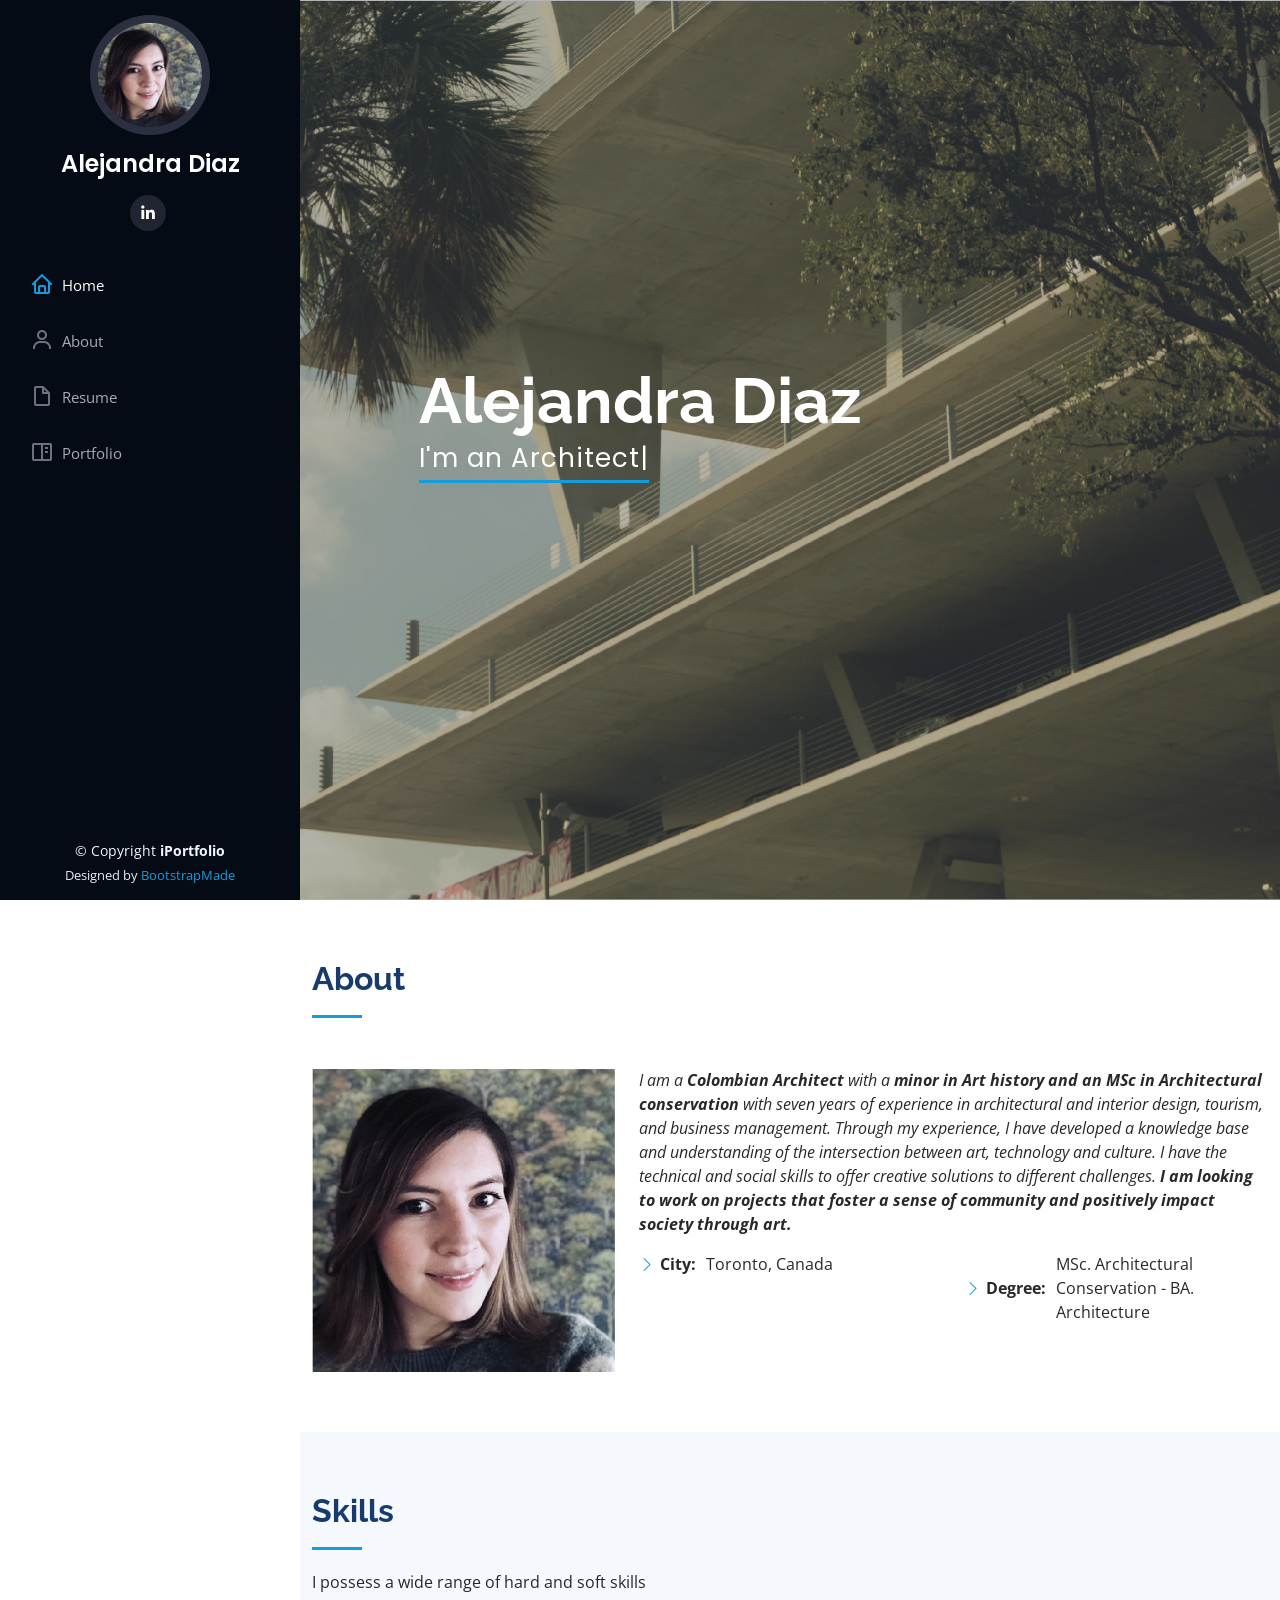
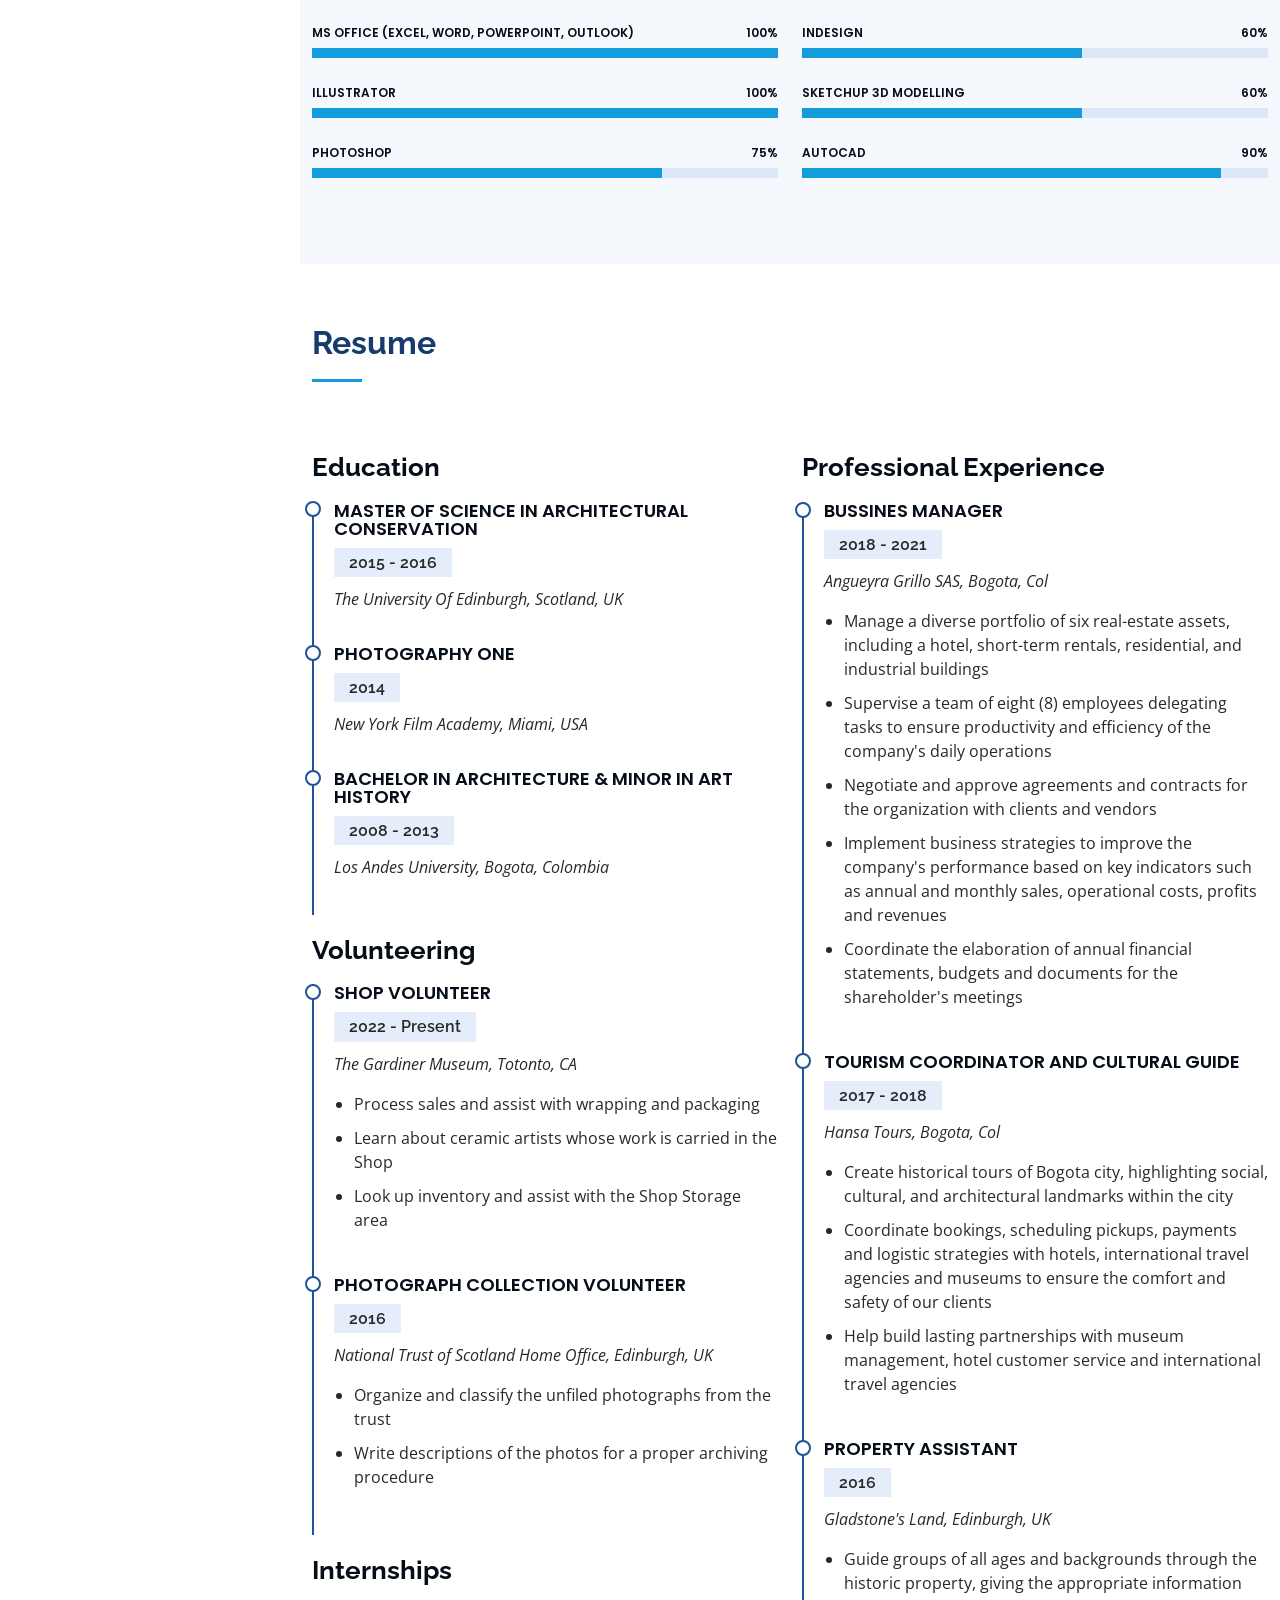
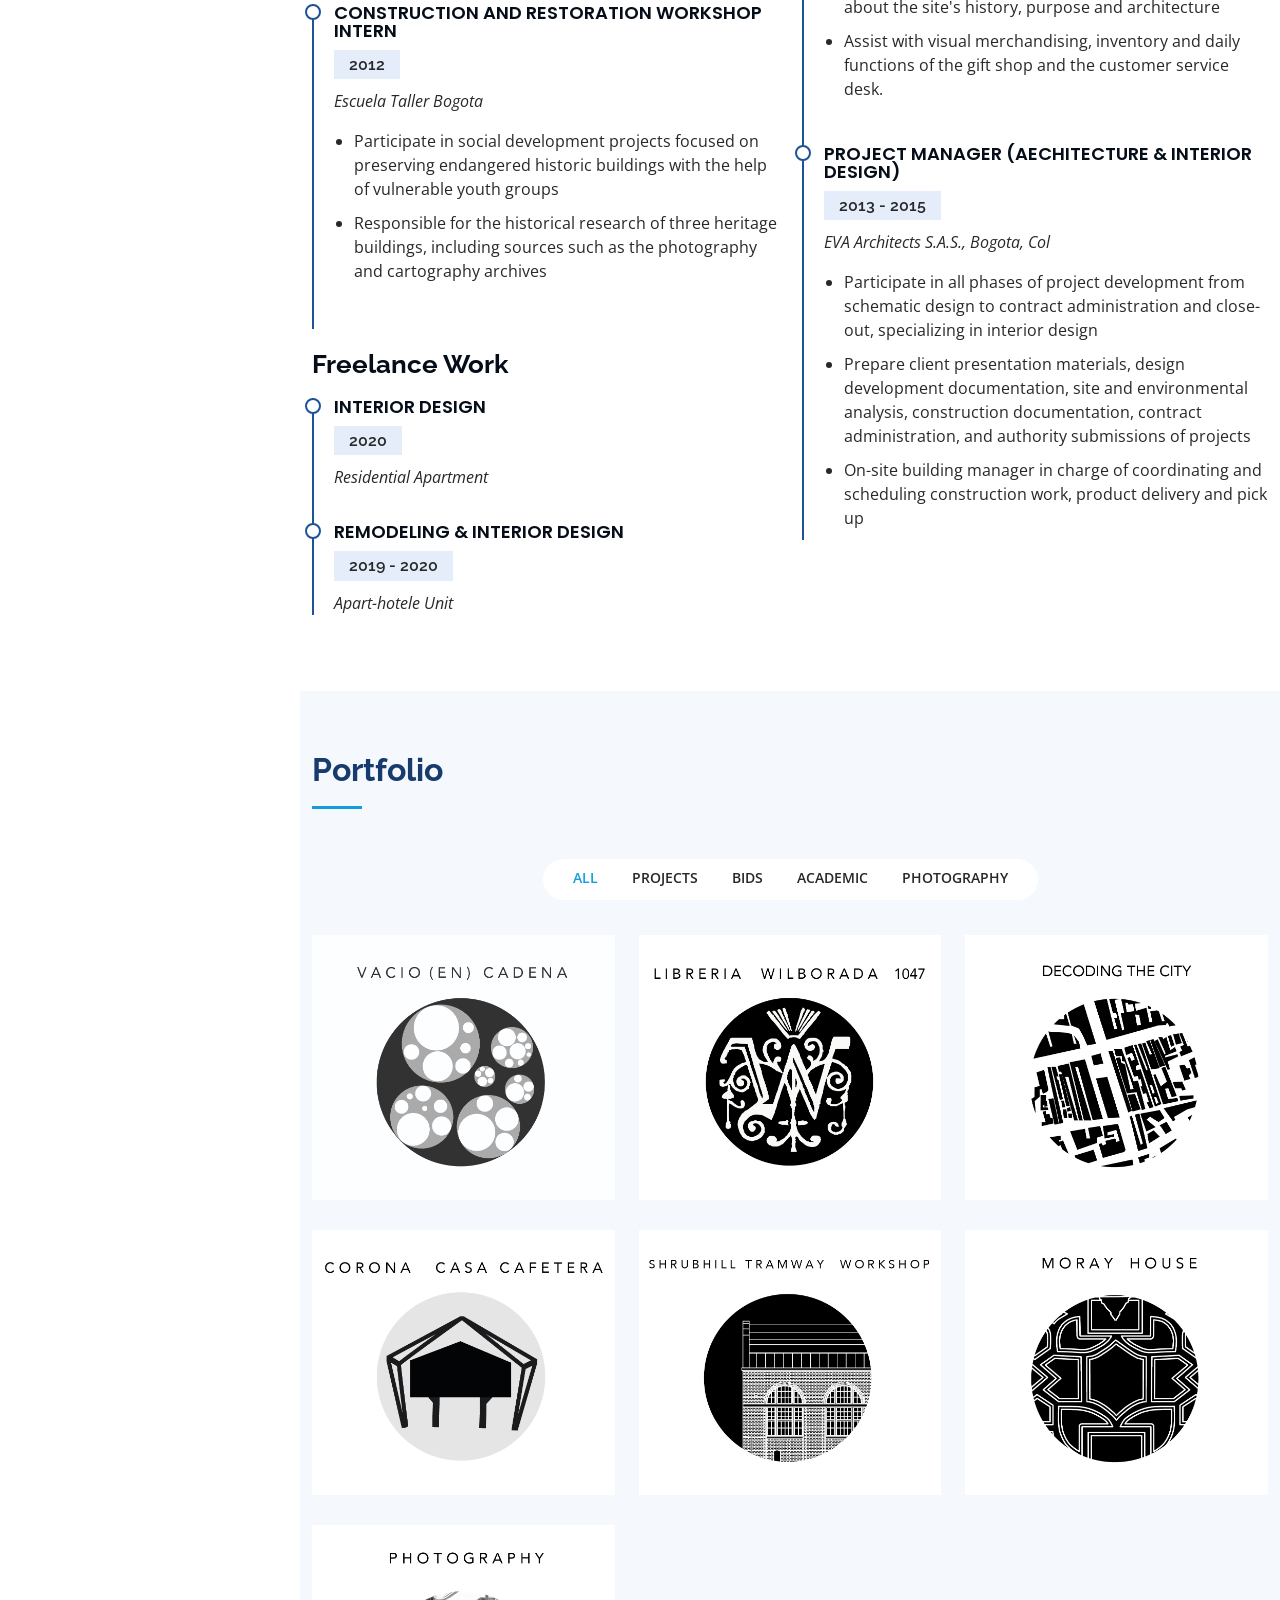
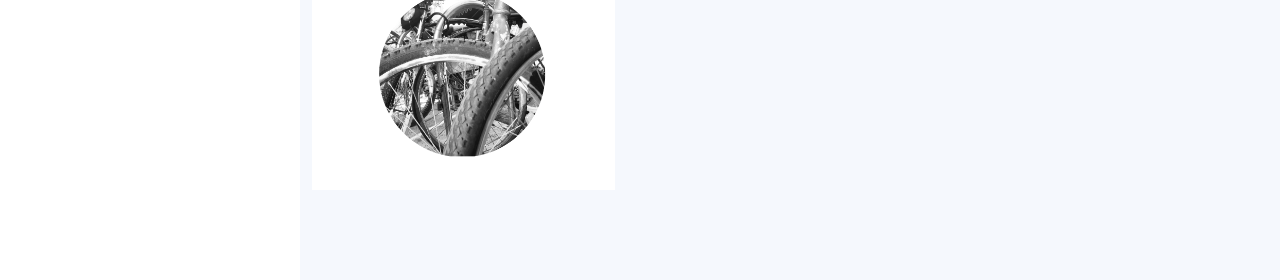
==== index.html @ 759d5cd6 "Move site contents from ale_portfolio/ to repo root Lets GitHub Pages serve the site from the bare U" ====
<!DOCTYPE html>
<html lang="en">

<head>
  <meta charset="utf-8">
  <meta content="width=device-width, initial-scale=1.0" name="viewport">

  <title>Alejandra Diaz | Portfolio</title>
  <meta content="Architect, Designer, Photographer, Photography, Ceramics, Potery" name="keywords">
  <meta name="description" content="I'm an architect, I'm creative, I'm a problem solver, I like photography, I love ceramics!" />

  <meta property="og:title" content="Alejandra Diaz | Portfolio" />


  <!-- Favicons -->
  <link href="https://alejandradiaza.com/assets/img/favicon.png" rel="icon">
  <link href="https://alejandradiaza.com/assets/img/apple-touch-icon.png" rel="apple-touch-icon">

  <!-- Google Fonts -->
  <link href="https://fonts.googleapis.com/css?family=Open+Sans:300,300i,400,400i,600,600i,700,700i|Raleway:300,300i,400,400i,500,500i,600,600i,700,700i|Poppins:300,300i,400,400i,500,500i,600,600i,700,700i" rel="stylesheet">

  <!-- Vendor CSS Files -->
  <link href="assets/vendor/aos/aos.css" rel="stylesheet">
  <link href="assets/vendor/bootstrap/css/bootstrap.min.css" rel="stylesheet">
  <link href="assets/vendor/bootstrap-icons/bootstrap-icons.css" rel="stylesheet">
  <link href="assets/vendor/boxicons/css/boxicons.min.css" rel="stylesheet">
  <link href="assets/vendor/glightbox/css/glightbox.min.css" rel="stylesheet">
  <link href="assets/vendor/swiper/swiper-bundle.min.css" rel="stylesheet">

  <!-- Template Main CSS File -->
  <link href="assets/css/style.css" rel="stylesheet">

  <!-- =======================================================
  * Template Name: iPortfolio - v3.8.1
  * Template URL: https://bootstrapmade.com/iportfolio-bootstrap-portfolio-websites-template/
  * Author: BootstrapMade.com
  * License: https://bootstrapmade.com/license/
  ======================================================== -->
</head>

<body>

  <!-- ======= Mobile nav toggle button ======= -->
  <i class="bi bi-list mobile-nav-toggle d-xl-none"></i>

  <!-- ======= Header ======= -->
  <header id="header">
    <div class="d-flex flex-column">

      <div class="profile">
        <img src="assets/img/profile-img.jpg" alt="" class="img-fluid rounded-circle">
        <h1 class="text-light"><a href="index.html">Alejandra Diaz</a></h1>
        <div class="social-links mt-3 text-center">
          <a href="https://www.linkedin.com/in/alejandra-diaz-angueyra" class="linkedin" target="_blank"><i class="bx bxl-linkedin"></i></a>
        </div>
      </div>

      <nav id="navbar" class="nav-menu navbar">
        <ul>
          <li><a href="#hero" class="nav-link scrollto active"><i class="bx bx-home"></i> <span>Home</span></a></li>
          <li><a href="#about" class="nav-link scrollto"><i class="bx bx-user"></i> <span>About</span></a></li>
          <li><a href="#resume" class="nav-link scrollto"><i class="bx bx-file-blank"></i> <span>Resume</span></a></li>
          <li><a href="#portfolio" class="nav-link scrollto"><i class="bx bx-book-content"></i> <span>Portfolio</span></a></li>
          <!-- <li><a href="#services" class="nav-link scrollto"><i class="bx bx-server"></i> <span>Services</span></a></li>
          <li><a href="#contact" class="nav-link scrollto"><i class="bx bx-envelope"></i> <span>Contact</span></a></li> -->
        </ul>
      </nav><!-- .nav-menu -->
    </div>
  </header><!-- End Header -->

  <!-- ======= Hero Section ======= -->
  <section id="hero" class="d-flex flex-column justify-content-center align-items-center">
    <div class="hero-container" data-aos="fade-in">
      <h1>Alejandra Diaz</h1>
      <p><span class="typed" data-typed-items="I'm an Architect, I'm Creative, I'm a Problem Solver, I like Photography, I love Ceramics"></span></p>
    </div>
  </section><!-- End Hero -->

  <main id="main">

    <!-- ======= About Section ======= -->
    <section id="about" class="about">
      <div class="container">

        <div class="section-title">
          <h2>About</h2>
          <!-- <p></p> -->
        </div>

        <div class="row">
          <div class="col-lg-4" data-aos="fade-right">
            <img src="assets/img/profile-img.jpg" class="img-fluid" alt="">
          </div>
          <div class="col-lg-8 pt-4 pt-lg-0 content" data-aos="fade-left">
            <!-- <h3>Architect MSc.</h3> -->
            <p class="fst-italic">
              I am a <b>Colombian Architect</b> with a <b>minor in Art history and an MSc in Architectural conservation</b> with seven years of
              experience in architectural and interior design, tourism, and business management. Through my experience, I
              have developed a knowledge base and understanding of the intersection between art, technology and culture.
              I have the technical and social skills to offer creative solutions to different challenges. <b>I am looking to work on
              projects that foster a sense of community and positively impact society through art.</b>
            </p>
            <div class="row">
              <div class="col-lg-6">
                <ul>
                  <li><i class="bi bi-chevron-right"></i> <strong>City:</strong> <span>Toronto, Canada</span></li>
                </ul>
              </div>
              <div class="col-lg-6">
                <ul>
                  <li><i class="bi bi-chevron-right"></i> <strong>Degree:</strong> <span>MSc. Architectural Conservation - BA. Architecture</span></li>
                </ul>
              </div>
            </div>
            <!-- <p>
              Officiis eligendi itaque labore et dolorum mollitia officiis optio vero. Quisquam sunt adipisci omnis et ut. Nulla accusantium dolor incidunt officia tempore. Et eius omnis.
              Cupiditate ut dicta maxime officiis quidem quia. Sed et consectetur qui quia repellendus itaque neque. Aliquid amet quidem ut quaerat cupiditate. Ab et eum qui repellendus omnis culpa magni laudantium dolores.
            </p> -->
          </div>
        </div>

      </div>
    </section><!-- End About Section -->

    <!-- ======= Skills Section ======= -->
    <section id="skills" class="skills section-bg">
      <div class="container">

        <div class="section-title">
          <h2>Skills</h2>
          <p>I possess a wide range of hard and soft skills</p>
        </div>

        <div class="row skills-content">

          <div class="col-lg-6" data-aos="fade-up">

            <div class="progress">
              <span class="skill">MS Office (Excel, Word, PowerPoint, Outlook) <i class="val">100%</i></span>
              <div class="progress-bar-wrap">
                <div class="progress-bar" role="progressbar" aria-valuenow="100" aria-valuemin="0" aria-valuemax="100"></div>
              </div>
            </div>

            <div class="progress">
              <span class="skill">Illustrator <i class="val">100%</i></span>
              <div class="progress-bar-wrap">
                <div class="progress-bar" role="progressbar" aria-valuenow="100" aria-valuemin="0" aria-valuemax="100"></div>
              </div>
            </div>

            <div class="progress">
              <span class="skill">Photoshop <i class="val">75%</i></span>
              <div class="progress-bar-wrap">
                <div class="progress-bar" role="progressbar" aria-valuenow="75" aria-valuemin="0" aria-valuemax="100"></div>
              </div>
            </div>

          </div>

          <div class="col-lg-6" data-aos="fade-up" data-aos-delay="100">

            <div class="progress">
              <span class="skill">InDesign <i class="val">60%</i></span>
              <div class="progress-bar-wrap">
                <div class="progress-bar" role="progressbar" aria-valuenow="60" aria-valuemin="0" aria-valuemax="100"></div>
              </div>
            </div>

            <div class="progress">
              <span class="skill">SketchUp 3D modelling <i class="val">60%</i></span>
              <div class="progress-bar-wrap">
                <div class="progress-bar" role="progressbar" aria-valuenow="60" aria-valuemin="0" aria-valuemax="100"></div>
              </div>
            </div>

            <div class="progress">
              <span class="skill">AutoCAD <i class="val">90%</i></span>
              <div class="progress-bar-wrap">
                <div class="progress-bar" role="progressbar" aria-valuenow="90" aria-valuemin="0" aria-valuemax="100"></div>
              </div>
            </div>

          </div>

        </div>

      </div>
    </section><!-- End Skills Section -->

    <!-- ======= Resume Section ======= -->
    <section id="resume" class="resume">
      <div class="container">

        <div class="section-title">
          <h2>Resume</h2>
          <!-- <p>Magnam dolores commodi suscipit. Necessitatibus eius consequatur ex aliquid fuga eum quidem. Sit sint consectetur velit. Quisquam quos quisquam cupiditate. Et nemo qui impedit suscipit alias ea. Quia fugiat sit in iste officiis commodi quidem hic quas.</p> -->
        </div>

        <div class="row">
          <div class="col-lg-6" data-aos="fade-up">
            <!-- <h3 class="resume-title">Sumary</h3> -->
            <!-- <div class="resume-item pb-0">
              <h4>Alejandra Diaz</h4>
              <p><em>Innovative and deadline-driven Graphic Designer with 3+ years of experience designing and developing user-centered digital/print marketing material from initial concept to final, polished deliverable.</em></p>
              <ul>
                <li>Portland par 127,Orlando, FL</li>
                <li>(123) 456-7891</li>
                <li>alice.barkley@example.com</li>
              </ul>
            </div> -->

            <h3 class="resume-title">Education</h3>
            <div class="resume-item">
              <h4>Master of Science in Architectural Conservation</h4>
              <h5>2015 - 2016</h5>
              <p><em> The University Of Edinburgh, Scotland, UK</em></p>
              <!-- <p>Qui deserunt veniam. Et sed aliquam labore tempore sed quisquam iusto autem sit. Ea vero voluptatum qui ut dignissimos deleniti nerada porti sand markend</p> -->
            </div>
            <div class="resume-item">
              <h4>Photography One</h4>
              <h5>2014</h5>
              <p><em> New York Film Academy, Miami, USA</em></p>
              <!-- <p>Qui deserunt veniam. Et sed aliquam labore tempore sed quisquam iusto autem sit. Ea vero voluptatum qui ut dignissimos deleniti nerada porti sand markend</p> -->
            </div>
            <div class="resume-item">
              <h4>Bachelor in Architecture &amp; Minor in Art History</h4>
              <h5>2008 - 2013</h5>
              <p><em>Los Andes University, Bogota, Colombia</em></p>
              <!-- <ul>
                <li>Quia nobis sequi est occaecati aut. 
                  <li>Quia nobis sequi est occaecati aut. Repudiandae</li>
                </li>
              </ul> -->
              <p></p>
            </div>
            <h3 class="resume-title">Volunteering</h3>
            <div class="resume-item">
              <h4>Shop Volunteer</h4>
              <h5>2022 - Present</h5>
              <p><em> The Gardiner Museum, Totonto, CA</em></p>
              <ul>
                <li>Process sales and assist with wrapping and packaging</li>
                <li>Learn about ceramic artists whose work is carried in the Shop</li>
                <li>Look up inventory and assist with the Shop Storage area</li>
              </ul>
              <!-- <p>Qui deserunt veniam. Et sed aliquam labore tempore sed quisquam iusto autem sit. Ea vero voluptatum qui ut dignissimos deleniti nerada porti sand markend</p> -->
            </div>
            <div class="resume-item">
              <h4>Photograph Collection Volunteer</h4>
              <h5>2016</h5>
              <p><em> National Trust of Scotland Home Office, Edinburgh, UK</em></p>
              <ul>
                <li>Organize and classify the unfiled photographs from the trust</li>
                <li>Write descriptions of the photos for a proper archiving procedure</li>
              </ul>
              <!-- <p>Qui deserunt veniam. Et sed aliquam labore tempore sed quisquam iusto autem sit. Ea vero voluptatum qui ut dignissimos deleniti nerada porti sand markend</p> -->
            </div>
            <h3 class="resume-title">Internships</h3>
            <div class="resume-item">
              <h4>Construction and Restoration Workshop Intern</h4>
              <h5>2012</h5>
              <p><em>Escuela Taller Bogota</em></p>
              <ul>
                <li>Participate in social development projects focused on preserving endangered historic buildings with the help
                of vulnerable youth groups</li>
                <li>Responsible for the historical research of three heritage buildings, including sources such as the photography
                and cartography archives</li>
              </ul>
            </div>
            <h3 class="resume-title">Freelance Work</h3>
            <div class="resume-item">
              <h4>Interior Design</h4>
              <h5>2020</h5>
              <p><em> Residential Apartment</em></p>
              <!-- <ul>
                <li>Lead in the design, development, and implementation of the graphic, layout, and production communication materials</li>
              </ul> -->
            </div>
            <div class="resume-item">
              <h4> Remodeling & Interior Design</h4>
              <h5>2019 - 2020</h5>
              <p><em> Apart-hotele Unit</em></p>
              <!-- <ul>
                <li>Lead in the design, development, and implementation of the graphic, layout, and production communication materials</li>
              </ul> -->
            </div>
          </div>
          <div class="col-lg-6" data-aos="fade-up" data-aos-delay="100">
            <h3 class="resume-title">Professional Experience</h3>
            <div class="resume-item">
              <h4>Bussines Manager</h4>
              <h5>2018 - 2021</h5>
              <p><em>Angueyra Grillo SAS, Bogota, Col </em></p>
              <ul>
                <li>Manage a diverse portfolio of six real-estate assets, including a hotel, short-term rentals, residential, and
                industrial buildings</li>
                <li>Supervise a team of eight (8) employees delegating tasks to ensure productivity and efficiency of the
                company's daily operations</li>
                <li>Negotiate and approve agreements and contracts for the organization with clients and vendors</li>
                <li>Implement business strategies to improve the company's performance based on key indicators such as annual
                and monthly sales, operational costs, profits and revenues</li>
                <li>Coordinate the elaboration of annual financial statements, budgets and documents for the shareholder's
                meetings</li>
              </ul>
            </div>
            <div class="resume-item">
              <h4>Tourism coordinator and cultural guide</h4>
              <h5>2017 - 2018</h5>
              <p><em>Hansa Tours, Bogota, Col</em></p>
              <ul>
                <li>Create historical tours of Bogota city, highlighting social, cultural, and architectural landmarks within the city</li>
                <li>Coordinate bookings, scheduling pickups, payments and logistic strategies with hotels, international travel
                agencies and museums to ensure the comfort and safety of our clients</li>
                <li>Help build lasting partnerships with museum management, hotel customer service and international travel
                agencies</li>
              </ul>
            </div>
            <div class="resume-item">
              <h4>Property Assistant</h4>
              <h5>2016</h5>
              <p><em> Gladstone's Land, Edinburgh, UK</em></p>
              <ul>
                <li>Guide groups of all ages and backgrounds through the historic property, giving the appropriate information
                  about the site's history, purpose and architecture</li>
                <li>Assist with visual merchandising, inventory and daily functions of the gift shop and the customer service desk.</li>
              </ul>
            </div>
            <div class="resume-item">
              <h4>Project Manager (Aechitecture & Interior Design)</h4>
              <h5>2013 - 2015</h5>
              <p><em>EVA Architects S.A.S., Bogota, Col</em></p>
              <ul>
                <li>Participate in all phases of project development from schematic design to contract administration and
                close-out, specializing in interior design</li>
                <li>Prepare client presentation materials, design development documentation, site and environmental analysis,
                construction documentation, contract administration, and authority submissions of projects</li>
                <li>On-site building manager in charge of coordinating and scheduling construction work, product delivery and
                pick up</li>
              </ul>
            </div>            
          </div>
        </div>

      </div>
    </section><!-- End Resume Section -->

    <!-- ======= Portfolio Section ======= -->
    <section id="portfolio" class="portfolio section-bg">
      <div class="container">

        <div class="section-title">
          <h2>Portfolio</h2>
          <!-- <p>Magnam dolores commodi suscipit. Necessitatibus eius consequatur ex aliquid fuga eum quidem. Sit sint consectetur velit. Quisquam quos quisquam cupiditate. Et nemo qui impedit suscipit alias ea. Quia fugiat sit in iste officiis commodi quidem hic quas.</p> -->
        </div>

        <div class="row" data-aos="fade-up">
          <div class="col-lg-12 d-flex justify-content-center">
            <ul id="portfolio-flters">
              <li data-filter="*" class="filter-active">All</li>
              <li data-filter=".filter-projects">Projects</li>
              <li data-filter=".filter-card">Bids</li>
              <li data-filter=".filter-web">Academic</li>
              <li data-filter=".filter-photo">Photography</li>
            </ul>
          </div>
        </div>

        <div class="row portfolio-container" data-aos="fade-up" data-aos-delay="100">

          <div class="col-lg-4 col-md-6 portfolio-item filter-web">
            <div class="portfolio-wrap">
              <a href="portfolio-details/vacio-encadena-details.html" title="vacio-encadena"><img src="assets/img/portfolio/portfolio-1.jpg" class="img-fluid" alt=""></a>
              <div class="portfolio-links">
                <!-- <a href="assets/img/portfolio/portfolio-1.jpg" data-gallery="portfolioGallery" class="portfolio-lightbox" title="App 1"><i class="bx bx-plus"></i></a> -->
                <a href="portfolio-details/vacio-encadena-details.html" title="vacio-encadena"><i class="bx bx-link"></i> More Details</a>
              </div>
            </div>
          </div>

          <div class="col-lg-4 col-md-6 portfolio-item filter-projects">
            <div class="portfolio-wrap">
              <a href="portfolio-details/wilborada-details.html" title="wilborada"><img src="assets/img/portfolio/portfolio-2.jpg" class="img-fluid" alt=""></a>
              <div class="portfolio-links">
                <!-- <a href="assets/img/portfolio/portfolio-2.jpg" data-gallery="portfolioGallery" class="portfolio-lightbox" title="Web 3"><i class="bx bx-plus"></i></a> -->
                <a href="portfolio-details/wilborada-details.html" title="wilborada"><i class="bx bx-link"></i> More Details</a>
              </div>
            </div>
          </div>

          <div class="col-lg-4 col-md-6 portfolio-item filter-web">
            <div class="portfolio-wrap">
              <a href="portfolio-details/decoding-the-city-details.html" title="decoding-the-city"></a><img src="assets/img/portfolio/portfolio-3.jpg" class="img-fluid" alt=""></a>
              <div class="portfolio-links">
                <!-- <a href="assets/img/portfolio/portfolio-3.jpg" data-gallery="portfolioGallery" class="portfolio-lightbox" title="App 2"><i class="bx bx-plus"></i></a> -->
                <a href="portfolio-details/decoding-the-city-details.html" title="decoding-the-city"><i class="bx bx-link"></i> More Details</a>
              </div>
            </div>
          </div>

          <div class="col-lg-4 col-md-6 portfolio-item filter-card">
            <div class="portfolio-wrap">
              <a href="portfolio-details/casa-cafetera-details.html" title="casa-cafetera"><img src="assets/img/portfolio/portfolio-4.jpg" class="img-fluid" alt=""></a>
              <div class="portfolio-links">
                <!-- <a href="assets/img/portfolio/portfolio-4.jpg" data-gallery="portfolioGallery" class="portfolio-lightbox" title="Card 2"><i class="bx bx-plus"></i></a> -->
                <a href="portfolio-details/casa-cafetera-details.html" title="casa-cafetera"><i class="bx bx-link"></i> More Details</a>
              </div>
            </div>
          </div>

          <div class="col-lg-4 col-md-6 portfolio-item filter-web">
            <div class="portfolio-wrap">
              <a href="portfolio-details/tramway-details.html" title="tramway"><img src="assets/img/portfolio/portfolio-5.jpg" class="img-fluid" alt=""></a>
              <div class="portfolio-links">
                <!-- <a href="assets/img/portfolio/portfolio-5.jpg" data-gallery="portfolioGallery" class="portfolio-lightbox" title="Web 2"><i class="bx bx-plus"></i></a> -->
                <a href="portfolio-details/tramway-details.html" title="tramway"><i class="bx bx-link"></i> More Details</a>
              </div>
            </div>
          </div>

          <div class="col-lg-4 col-md-6 portfolio-item filter-web">
            <div class="portfolio-wrap">
              <a href="portfolio-details/moray-house-details.html" title="moray-house"><img src="assets/img/portfolio/portfolio-6.jpg" class="img-fluid" alt=""></a>
              <div class="portfolio-links">
                <!-- <a href="assets/img/portfolio/portfolio-6.jpg" data-gallery="portfolioGallery" class="portfolio-lightbox" title="App 3"><i class="bx bx-plus"></i></a> -->
                <a href="portfolio-details/moray-house-details.html" title="moray-house"><i class="bx bx-link"></i> More Details</a>
              </div>
            </div>
          </div>

          <div class="col-lg-4 col-md-6 portfolio-item filter-photo">
            <div class="portfolio-wrap">
              <a href="portfolio-details/photography-details.html" title="photography"><img src="assets/img/portfolio/portfolio-7.jpg" class="img-fluid" alt=""></a>
              <div class="portfolio-links">
                <!-- <a href="assets/img/portfolio/portfolio-7.jpg" data-gallery="portfolioGallery" class="portfolio-lightbox" title="Card 1"><i class="bx bx-plus"></i></a> -->
                <a href="portfolio-details/photography-details.html" title="photography"><i class="bx bx-link"></i> More Details</a>
              </div>
            </div>
          </div>
        </div>

      </div>
    </section><!-- End Portfolio Section -->
  </main><!-- End #main -->

  <!-- ======= Footer ======= -->
  <footer id="footer">
    <div class="container">
      <div class="copyright">
        &copy; Copyright <strong><span>iPortfolio</span></strong>
      </div>
      <div class="credits">
        <!-- All the links in the footer should remain intact. -->
        <!-- You can delete the links only if you purchased the pro version. -->
        <!-- Licensing information: https://bootstrapmade.com/license/ -->
        <!-- Purchase the pro version with working PHP/AJAX contact form: https://bootstrapmade.com/iportfolio-bootstrap-portfolio-websites-template/ -->
        Designed by <a href="https://bootstrapmade.com/">BootstrapMade</a>
      </div>
    </div>
  </footer><!-- End  Footer -->

  <a href="#" class="back-to-top d-flex align-items-center justify-content-center"><i class="bi bi-arrow-up-short"></i></a>

  <!-- Vendor JS Files -->
  <script src="assets/vendor/purecounter/purecounter_vanilla.js"></script>
  <script src="assets/vendor/aos/aos.js"></script>
  <script src="assets/vendor/bootstrap/js/bootstrap.bundle.min.js"></script>
  <script src="assets/vendor/glightbox/js/glightbox.min.js"></script>
  <script src="assets/vendor/isotope-layout/isotope.pkgd.min.js"></script>
  <script src="assets/vendor/swiper/swiper-bundle.min.js"></script>
  <script src="assets/vendor/typed.js/typed.min.js"></script>
  <script src="assets/vendor/waypoints/noframework.waypoints.js"></script>
  <script src="assets/vendor/php-email-form/validate.js"></script>

  <!-- Template Main JS File -->
  <script src="assets/js/main.js"></script>

</body>

</html>
---- assets/css/style.css ----
/**
* Template Name: iPortfolio - v3.8.1
* Template URL: https://bootstrapmade.com/iportfolio-bootstrap-portfolio-websites-template/
* Author: BootstrapMade.com
* License: https://bootstrapmade.com/license/
*/

/*--------------------------------------------------------------
# General
--------------------------------------------------------------*/
body {
  font-family: "Open Sans", sans-serif;
  color: #272829;
}

a {
  color: #149ddd;
  text-decoration: none;
}

a:hover {
  color: #37b3ed;
  text-decoration: none;
}

h1,
h2,
h3,
h4,
h5,
h6 {
  font-family: "Raleway", sans-serif;
}

/*--------------------------------------------------------------
# Back to top button
--------------------------------------------------------------*/
.back-to-top {
  position: fixed;
  visibility: hidden;
  opacity: 0;
  right: 15px;
  bottom: 15px;
  z-index: 996;
  background: #149ddd;
  width: 40px;
  height: 40px;
  border-radius: 50px;
  transition: all 0.4s;
}

.back-to-top i {
  font-size: 28px;
  color: #fff;
  line-height: 0;
}

.back-to-top:hover {
  background: #2eafec;
  color: #fff;
}

.back-to-top.active {
  visibility: visible;
  opacity: 1;
}

/*--------------------------------------------------------------
# Header
--------------------------------------------------------------*/
#header {
  position: fixed;
  top: 0;
  left: 0;
  bottom: 0;
  width: 300px;
  transition: all ease-in-out 0.5s;
  z-index: 9997;
  transition: all 0.5s;
  padding: 0 15px;
  background: #040b14;
  overflow-y: auto;
}

#header .profile img {
  margin: 15px auto;
  display: block;
  width: 120px;
  border: 8px solid #2c2f3f;
}

#header .profile h1 {
  font-size: 24px;
  margin: 0;
  padding: 0;
  font-weight: 600;
  -moz-text-align-last: center;
  text-align-last: center;
  font-family: "Poppins", sans-serif;
}

#header .profile h1 a,
#header .profile h1 a:hover {
  color: #fff;
  text-decoration: none;
}

#header .profile .social-links a {
  font-size: 18px;
  display: inline-block;
  background: #212431;
  color: #fff;
  line-height: 1;
  padding: 8px 0;
  margin-right: 4px;
  border-radius: 50%;
  text-align: center;
  width: 36px;
  height: 36px;
  transition: 0.3s;
}

#header .profile .social-links a:hover {
  background: #149ddd;
  color: #fff;
  text-decoration: none;
}

#main {
  margin-left: 300px;
}

@media (max-width: 1199px) {
  #header {
    left: -300px;
  }

  #main {
    margin-left: 0;
  }
}

/*--------------------------------------------------------------
# Navigation Menu
--------------------------------------------------------------*/
/* Desktop Navigation */
.nav-menu {
  padding: 30px 0 0 0;
}

.nav-menu * {
  margin: 0;
  padding: 0;
  list-style: none;
}

.nav-menu>ul>li {
  position: relative;
  white-space: nowrap;
}

.nav-menu a,
.nav-menu a:focus {
  display: flex;
  align-items: center;
  color: #a8a9b4;
  padding: 12px 15px;
  margin-bottom: 8px;
  transition: 0.3s;
  font-size: 15px;
}

.nav-menu a i,
.nav-menu a:focus i {
  font-size: 24px;
  padding-right: 8px;
  color: #6f7180;
}

.nav-menu a:hover,
.nav-menu .active,
.nav-menu .active:focus,
.nav-menu li:hover>a {
  text-decoration: none;
  color: #fff;
}

.nav-menu a:hover i,
.nav-menu .active i,
.nav-menu .active:focus i,
.nav-menu li:hover>a i {
  color: #149ddd;
}

/* Mobile Navigation */
.mobile-nav-toggle {
  position: fixed;
  right: 15px;
  top: 15px;
  z-index: 9998;
  border: 0;
  font-size: 24px;
  transition: all 0.4s;
  outline: none !important;
  background-color: #149ddd;
  color: #fff;
  width: 40px;
  height: 40px;
  display: inline-flex;
  align-items: center;
  justify-content: center;
  line-height: 0;
  border-radius: 50px;
  cursor: pointer;
}

.mobile-nav-active {
  overflow: hidden;
}

.mobile-nav-active #header {
  left: 0;
}

/*--------------------------------------------------------------
# Hero Section
--------------------------------------------------------------*/
#hero {
  width: 100%;
  height: 100vh;
  background: url("../img/hero-bg.jpg") top center;
  background-size: cover;
}

#hero:before {
  content: "";
  background: rgba(5, 13, 24, 0.3);
  position: absolute;
  bottom: 0;
  top: 0;
  left: 0;
  right: 0;
  z-index: 1;
}

#hero .hero-container {
  position: relative;
  z-index: 2;
  min-width: 300px;
}

#hero h1 {
  margin: 0 0 10px 0;
  font-size: 64px;
  font-weight: 700;
  line-height: 56px;
  color: #fff;
}

#hero p {
  color: #fff;
  margin-bottom: 50px;
  font-size: 26px;
  font-family: "Poppins", sans-serif;
}

#hero p span {
  color: #fff;
  padding-bottom: 4px;
  letter-spacing: 1px;
  border-bottom: 3px solid #149ddd;
}

@media (min-width: 1024px) {
  #hero {
    background-attachment: fixed;
  }
}

@media (max-width: 768px) {
  #hero h1 {
    font-size: 28px;
    line-height: 36px;
  }

  #hero h2 {
    font-size: 18px;
    line-height: 24px;
    margin-bottom: 30px;
  }
}

/*--------------------------------------------------------------
# Sections General
--------------------------------------------------------------*/
section {
  padding: 60px 0;
  overflow: hidden;
}

.section-bg {
  background: #f5f8fd;
}

.section-title {
  padding-bottom: 30px;
}

.section-title h2 {
  font-size: 32px;
  font-weight: bold;
  margin-bottom: 20px;
  padding-bottom: 20px;
  position: relative;
  color: #173b6c;
}

.section-title h2::after {
  content: "";
  position: absolute;
  display: block;
  width: 50px;
  height: 3px;
  background: #149ddd;
  bottom: 0;
  left: 0;
}

.section-title p {
  margin-bottom: 0;
}

/*--------------------------------------------------------------
# About
--------------------------------------------------------------*/
.about .content h3 {
  font-weight: 700;
  font-size: 26px;
  color: #173b6c;
}

.about .content ul {
  list-style: none;
  padding: 0;
}

.about .content ul li {
  margin-bottom: 20px;
  display: flex;
  align-items: center;
}

.about .content ul strong {
  margin-right: 10px;
}

.about .content ul i {
  font-size: 16px;
  margin-right: 5px;
  color: #149ddd;
  line-height: 0;
}

.about .content p:last-child {
  margin-bottom: 0;
}

/*--------------------------------------------------------------
# Facts
--------------------------------------------------------------*/
.facts {
  padding-bottom: 30px;
}

.facts .count-box {
  padding: 30px;
  width: 100%;
}

.facts .count-box i {
  display: block;
  font-size: 44px;
  color: #149ddd;
  float: left;
  line-height: 0;
}

.facts .count-box span {
  font-size: 48px;
  line-height: 40px;
  display: block;
  font-weight: 700;
  color: #050d18;
  margin-left: 60px;
}

.facts .count-box p {
  padding: 15px 0 0 0;
  margin: 0 0 0 60px;
  font-family: "Raleway", sans-serif;
  font-size: 14px;
  color: #122f57;
}

.facts .count-box a {
  font-weight: 600;
  display: block;
  margin-top: 20px;
  color: #122f57;
  font-size: 15px;
  font-family: "Poppins", sans-serif;
  transition: ease-in-out 0.3s;
}

.facts .count-box a:hover {
  color: #1f5297;
}

/*--------------------------------------------------------------
# Akills
--------------------------------------------------------------*/
.skills .progress {
  height: 60px;
  display: block;
  background: none;
  border-radius: 0;
}

.skills .progress .skill {
  padding: 0;
  margin: 0 0 6px 0;
  text-transform: uppercase;
  display: block;
  font-weight: 600;
  font-family: "Poppins", sans-serif;
  color: #050d18;
}

.skills .progress .skill .val {
  float: right;
  font-style: normal;
}

.skills .progress-bar-wrap {
  background: #dce8f8;
  height: 10px;
}

.skills .progress-bar {
  width: 1px;
  height: 10px;
  transition: 0.9s;
  background-color: #149ddd;
}

/*--------------------------------------------------------------
# Resume
--------------------------------------------------------------*/
.resume .resume-title {
  font-size: 26px;
  font-weight: 700;
  margin-top: 20px;
  margin-bottom: 20px;
  color: #050d18;
}

.resume .resume-item {
  padding: 0 0 20px 20px;
  margin-top: -2px;
  border-left: 2px solid #1f5297;
  position: relative;
}

.resume .resume-item h4 {
  line-height: 18px;
  font-size: 18px;
  font-weight: 600;
  text-transform: uppercase;
  font-family: "Poppins", sans-serif;
  color: #050d18;
  margin-bottom: 10px;
}

.resume .resume-item h5 {
  font-size: 16px;
  background: #e4edf9;
  padding: 5px 15px;
  display: inline-block;
  font-weight: 600;
  margin-bottom: 10px;
}

.resume .resume-item ul {
  padding-left: 20px;
}

.resume .resume-item ul li {
  padding-bottom: 10px;
}

.resume .resume-item:last-child {
  padding-bottom: 0;
}

.resume .resume-item::before {
  content: "";
  position: absolute;
  width: 16px;
  height: 16px;
  border-radius: 50px;
  left: -9px;
  top: 0;
  background: #fff;
  border: 2px solid #1f5297;
}

/*--------------------------------------------------------------
# Portfolio
--------------------------------------------------------------*/
.portfolio .portfolio-item {
  margin-bottom: 30px;
}

.portfolio #portfolio-flters {
  padding: 0;
  margin: 0 auto 35px auto;
  list-style: none;
  text-align: center;
  background: #fff;
  border-radius: 50px;
  padding: 2px 15px;
}

.portfolio #portfolio-flters li {
  cursor: pointer;
  display: inline-block;
  padding: 10px 15px 8px 15px;
  font-size: 14px;
  font-weight: 600;
  line-height: 1;
  text-transform: uppercase;
  color: #272829;
  margin-bottom: 5px;
  transition: all 0.3s ease-in-out;
}

.portfolio #portfolio-flters li:hover,
.portfolio #portfolio-flters li.filter-active {
  color: #149ddd;
}

.portfolio #portfolio-flters li:last-child {
  margin-right: 0;
}

.portfolio .portfolio-wrap {
  transition: 0.3s;
  position: relative;
  overflow: hidden;
  z-index: 1;
}

.portfolio .portfolio-wrap::before {
  content: "";
  background: rgba(255, 255, 255, 0.5);
  position: absolute;
  left: 0;
  right: 0;
  top: 0;
  bottom: 0;
  transition: all ease-in-out 0.3s;
  z-index: 2;
  opacity: 0;
}

.portfolio .portfolio-wrap .portfolio-links {
  opacity: 1;
  left: 0;
  right: 0;
  bottom: -60px;
  z-index: 3;
  position: absolute;
  transition: all ease-in-out 0.3s;
  display: flex;
  justify-content: center;
}

.portfolio .portfolio-wrap .portfolio-links a {
  color: #fff;
  font-size: 15px;
  text-align: center;
  background: rgba(20, 157, 221, 0.75);
  transition: 0.3s;
  width: 50%;
}

.portfolio .portfolio-wrap .portfolio-links a:hover {
  background: rgba(20, 157, 221, 0.95);
}

.portfolio .portfolio-wrap .portfolio-links a+a {
  border-left: 1px solid #37b3ed;
}

.portfolio .portfolio-wrap:hover::before {
  top: 0;
  left: 0;
  right: 0;
  bottom: 0;
  opacity: 1;
}

.portfolio .portfolio-wrap:hover .portfolio-links {
  opacity: 1;
  bottom: 0;
}

/*--------------------------------------------------------------
# Portfolio Details
--------------------------------------------------------------*/
.portfolio-details {
  padding-top: 40px;
}

.portfolio-details .portfolio-details-slider img {
  width: 100%;
}

.portfolio-details .portfolio-details-slider .swiper-pagination {
  margin-top: 20px;
  position: relative;
}

.portfolio-details .portfolio-details-slider .swiper-pagination .swiper-pagination-bullet {
  width: 12px;
  height: 12px;
  background-color: #fff;
  opacity: 1;
  border: 1px solid #149ddd;
}

.portfolio-details .portfolio-details-slider .swiper-pagination .swiper-pagination-bullet-active {
  background-color: #149ddd;
}

.portfolio-details .portfolio-info {
  padding: 30px;
  box-shadow: 0px 0 30px rgba(5, 13, 24, 0.08);
}

.portfolio-details .portfolio-info h3 {
  font-size: 22px;
  font-weight: 700;
  margin-bottom: 20px;
  padding-bottom: 20px;
  border-bottom: 1px solid #eee;
}

.portfolio-details .portfolio-info ul {
  list-style: none;
  padding: 0;
  font-size: 15px;
}

.portfolio-details .portfolio-info ul li+li {
  margin-top: 10px;
}

.portfolio-details .portfolio-description {
  padding-top: 30px;
}

.portfolio-details .portfolio-description h2 {
  font-size: 26px;
  font-weight: 700;
  margin-bottom: 20px;
}

.portfolio-details .portfolio-description p {
  padding: 0;
}

/*--------------------------------------------------------------
# Services
--------------------------------------------------------------*/
.services .icon-box {
  margin-bottom: 20px;
}

.services .icon {
  float: left;
  display: flex;
  align-items: center;
  justify-content: center;
  width: 54px;
  height: 54px;
  background: #149ddd;
  border-radius: 50%;
  transition: 0.5s;
  border: 1px solid #149ddd;
}

.services .icon i {
  color: #fff;
  font-size: 24px;
  line-height: 0;
}

.services .icon-box:hover .icon {
  background: #fff;
}

.services .icon-box:hover .icon i {
  color: #149ddd;
}

.services .title {
  margin-left: 80px;
  font-weight: 700;
  margin-bottom: 15px;
  font-size: 18px;
}

.services .title a {
  color: #343a40;
}

.services .title a:hover {
  color: #149ddd;
}

.services .description {
  margin-left: 80px;
  line-height: 24px;
  font-size: 14px;
}

/*--------------------------------------------------------------
# Testimonials
--------------------------------------------------------------*/
.testimonials .testimonials-carousel,
.testimonials .testimonials-slider {
  overflow: hidden;
}

.testimonials .testimonial-item {
  box-sizing: content-box;
  text-align: center;
  min-height: 320px;
}

.testimonials .testimonial-item .testimonial-img {
  width: 90px;
  border-radius: 50%;
  margin: 0 auto;
}

.testimonials .testimonial-item h3 {
  font-size: 18px;
  font-weight: bold;
  margin: 10px 0 5px 0;
  color: #111;
}

.testimonials .testimonial-item h4 {
  font-size: 14px;
  color: #999;
  margin: 0;
}

.testimonials .testimonial-item .quote-icon-left,
.testimonials .testimonial-item .quote-icon-right {
  color: #c3e8fa;
  font-size: 26px;
}

.testimonials .testimonial-item .quote-icon-left {
  display: inline-block;
  left: -5px;
  position: relative;
}

.testimonials .testimonial-item .quote-icon-right {
  display: inline-block;
  right: -5px;
  position: relative;
  top: 10px;
}

.testimonials .testimonial-item p {
  font-style: italic;
  margin: 0 15px 15px 15px;
  padding: 20px;
  background: #fff;
  position: relative;
  margin-bottom: 35px;
  border-radius: 6px;
  box-shadow: 0px 2px 15px rgba(0, 0, 0, 0.1);
}

.testimonials .testimonial-item p::after {
  content: "";
  width: 0;
  height: 0;
  border-top: 20px solid #fff;
  border-right: 20px solid transparent;
  border-left: 20px solid transparent;
  position: absolute;
  bottom: -20px;
  left: calc(50% - 20px);
}

.testimonials .swiper-pagination {
  margin-top: 20px;
  position: relative;
}

.testimonials .swiper-pagination .swiper-pagination-bullet {
  width: 12px;
  height: 12px;
  background-color: #fff;
  opacity: 1;
  border: 1px solid #149ddd;
}

.testimonials .swiper-pagination .swiper-pagination-bullet-active {
  background-color: #149ddd;
}

/*--------------------------------------------------------------
# Contact
--------------------------------------------------------------*/
.contact {
  padding-bottom: 130px;
}

.contact .info {
  padding: 30px;
  background: #fff;
  width: 100%;
  box-shadow: 0 0 24px 0 rgba(0, 0, 0, 0.12);
}

.contact .info i {
  font-size: 20px;
  color: #149ddd;
  float: left;
  width: 44px;
  height: 44px;
  background: #dff3fc;
  display: flex;
  justify-content: center;
  align-items: center;
  border-radius: 50px;
  transition: all 0.3s ease-in-out;
}

.contact .info h4 {
  padding: 0 0 0 60px;
  font-size: 22px;
  font-weight: 600;
  margin-bottom: 5px;
  color: #050d18;
}

.contact .info p {
  padding: 0 0 10px 60px;
  margin-bottom: 20px;
  font-size: 14px;
  color: #173b6c;
}

.contact .info .email p {
  padding-top: 5px;
}

.contact .info .social-links {
  padding-left: 60px;
}

.contact .info .social-links a {
  font-size: 18px;
  display: inline-block;
  background: #333;
  color: #fff;
  line-height: 1;
  padding: 8px 0;
  border-radius: 50%;
  text-align: center;
  width: 36px;
  height: 36px;
  transition: 0.3s;
  margin-right: 10px;
}

.contact .info .social-links a:hover {
  background: #149ddd;
  color: #fff;
}

.contact .info .email:hover i,
.contact .info .address:hover i,
.contact .info .phone:hover i {
  background: #149ddd;
  color: #fff;
}

.contact .php-email-form {
  width: 100%;
  padding: 30px;
  background: #fff;
  box-shadow: 0 0 24px 0 rgba(0, 0, 0, 0.12);
}

.contact .php-email-form .form-group {
  padding-bottom: 8px;
}

.contact .php-email-form .validate {
  display: none;
  color: red;
  margin: 0 0 15px 0;
  font-weight: 400;
  font-size: 13px;
}

.contact .php-email-form .error-message {
  display: none;
  color: #fff;
  background: #ed3c0d;
  text-align: left;
  padding: 15px;
  font-weight: 600;
}

.contact .php-email-form .error-message br+br {
  margin-top: 25px;
}

.contact .php-email-form .sent-message {
  display: none;
  color: #fff;
  background: #18d26e;
  text-align: center;
  padding: 15px;
  font-weight: 600;
}

.contact .php-email-form .loading {
  display: none;
  background: #fff;
  text-align: center;
  padding: 15px;
}

.contact .php-email-form .loading:before {
  content: "";
  display: inline-block;
  border-radius: 50%;
  width: 24px;
  height: 24px;
  margin: 0 10px -6px 0;
  border: 3px solid #18d26e;
  border-top-color: #eee;
  -webkit-animation: animate-loading 1s linear infinite;
  animation: animate-loading 1s linear infinite;
}

.contact .php-email-form .form-group {
  margin-bottom: 15px;
}

.contact .php-email-form label {
  padding-bottom: 8px;
}

.contact .php-email-form input,
.contact .php-email-form textarea {
  border-radius: 0;
  box-shadow: none;
  font-size: 14px;
}

.contact .php-email-form input {
  height: 44px;
}

.contact .php-email-form textarea {
  padding: 10px 15px;
}

.contact .php-email-form button[type=submit] {
  background: #149ddd;
  border: 0;
  padding: 10px 24px;
  color: #fff;
  transition: 0.4s;
  border-radius: 4px;
}

.contact .php-email-form button[type=submit]:hover {
  background: #37b3ed;
}

@-webkit-keyframes animate-loading {
  0% {
    transform: rotate(0deg);
  }

  100% {
    transform: rotate(360deg);
  }
}

@keyframes animate-loading {
  0% {
    transform: rotate(0deg);
  }

  100% {
    transform: rotate(360deg);
  }
}

/*--------------------------------------------------------------
# Breadcrumbs
--------------------------------------------------------------*/
.breadcrumbs {
  padding: 20px 0;
  background: #f9f9f9;
}

.breadcrumbs h2 {
  font-size: 26px;
  font-weight: 300;
}

.breadcrumbs ol {
  display: flex;
  flex-wrap: wrap;
  list-style: none;
  padding: 0;
  margin: 0;
  font-size: 15px;
}

.breadcrumbs ol li+li {
  padding-left: 10px;
}

.breadcrumbs ol li+li::before {
  display: inline-block;
  padding-right: 10px;
  color: #0e2442;
  content: "/";
}

@media (max-width: 768px) {
  .breadcrumbs .d-flex {
    display: block !important;
  }

  .breadcrumbs ol {
    display: block;
  }

  .breadcrumbs ol li {
    display: inline-block;
  }
}

/*--------------------------------------------------------------
# Footer
--------------------------------------------------------------*/
#footer {
  padding: 15px;
  color: #f4f6fd;
  font-size: 14px;
  position: fixed;
  left: 0;
  bottom: 0;
  width: 300px;
  z-index: 9999;
  background: #040b14;
}

#footer .copyright {
  text-align: center;
}

#footer .credits {
  padding-top: 5px;
  text-align: center;
  font-size: 13px;
  color: #eaebf0;
}

@media (max-width: 1199px) {
  #footer {
    position: static;
    width: auto;
    padding-right: 20px 15px;
  }
}
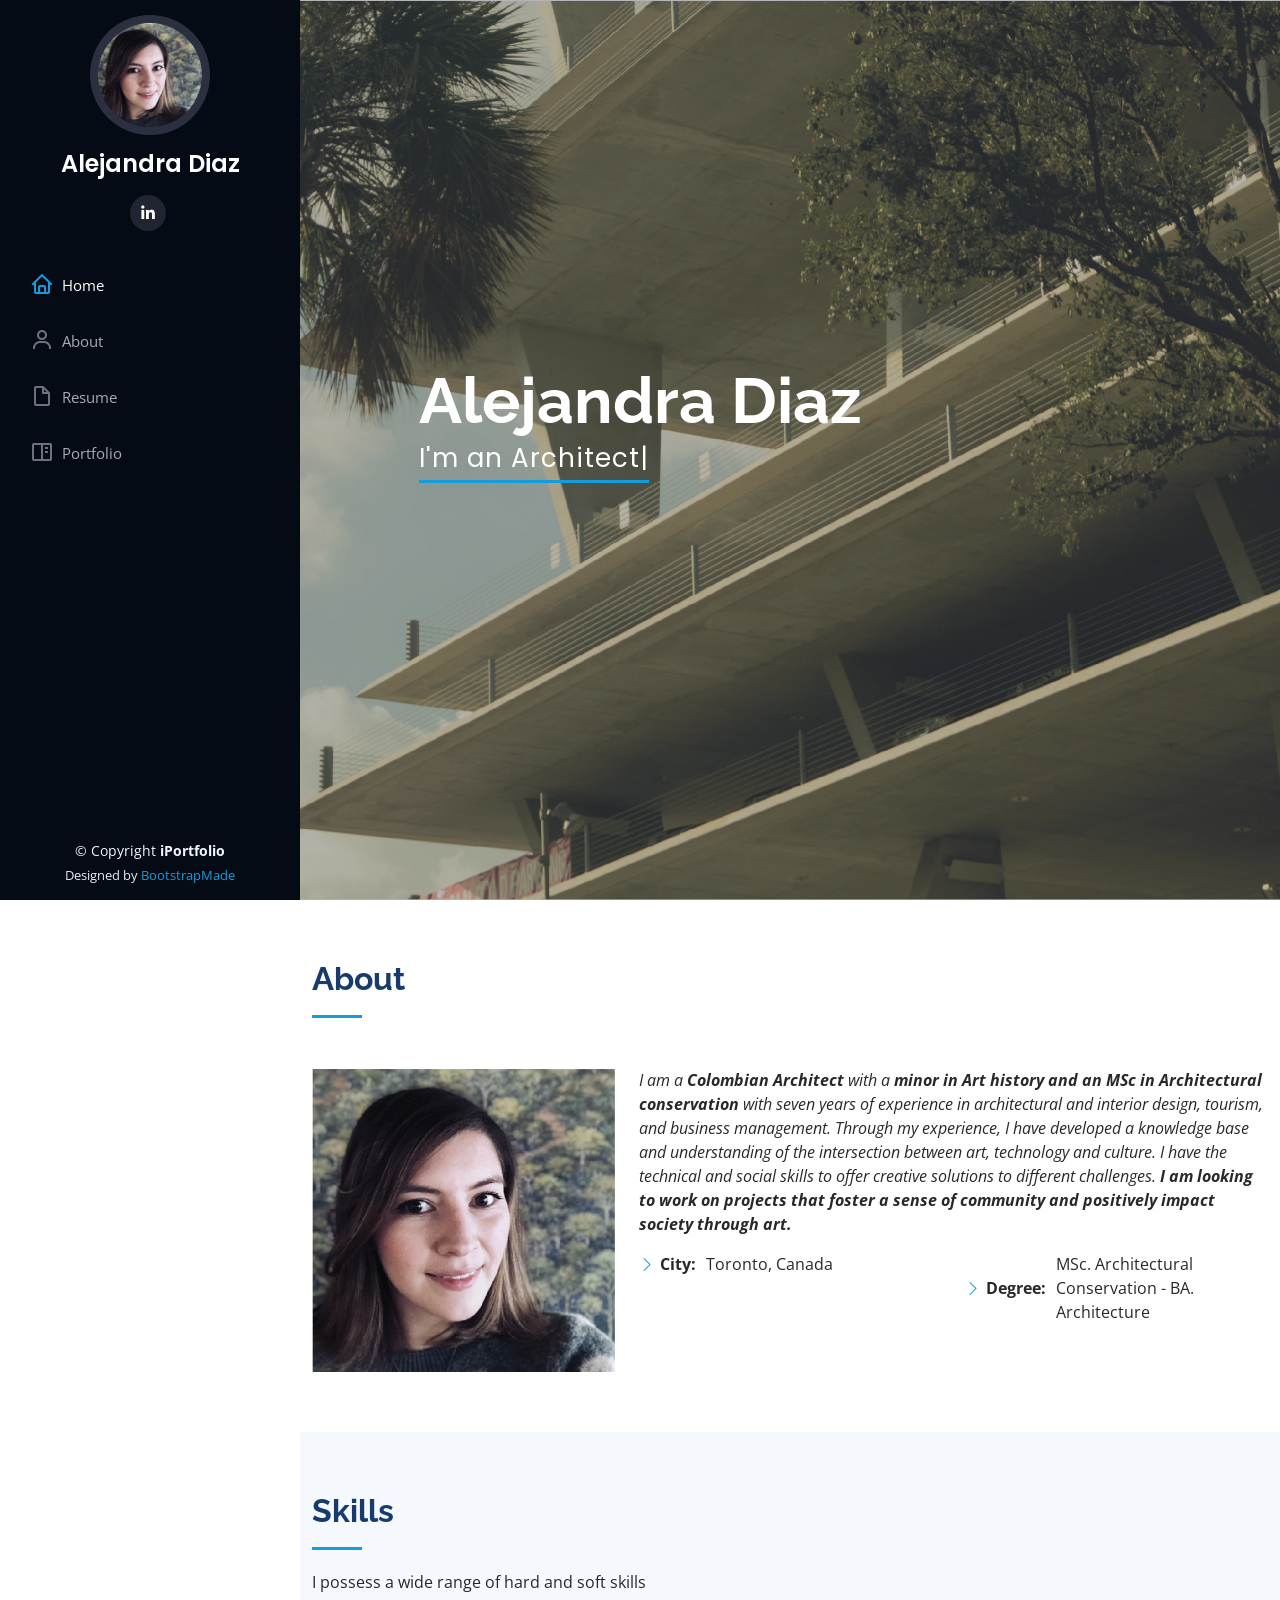
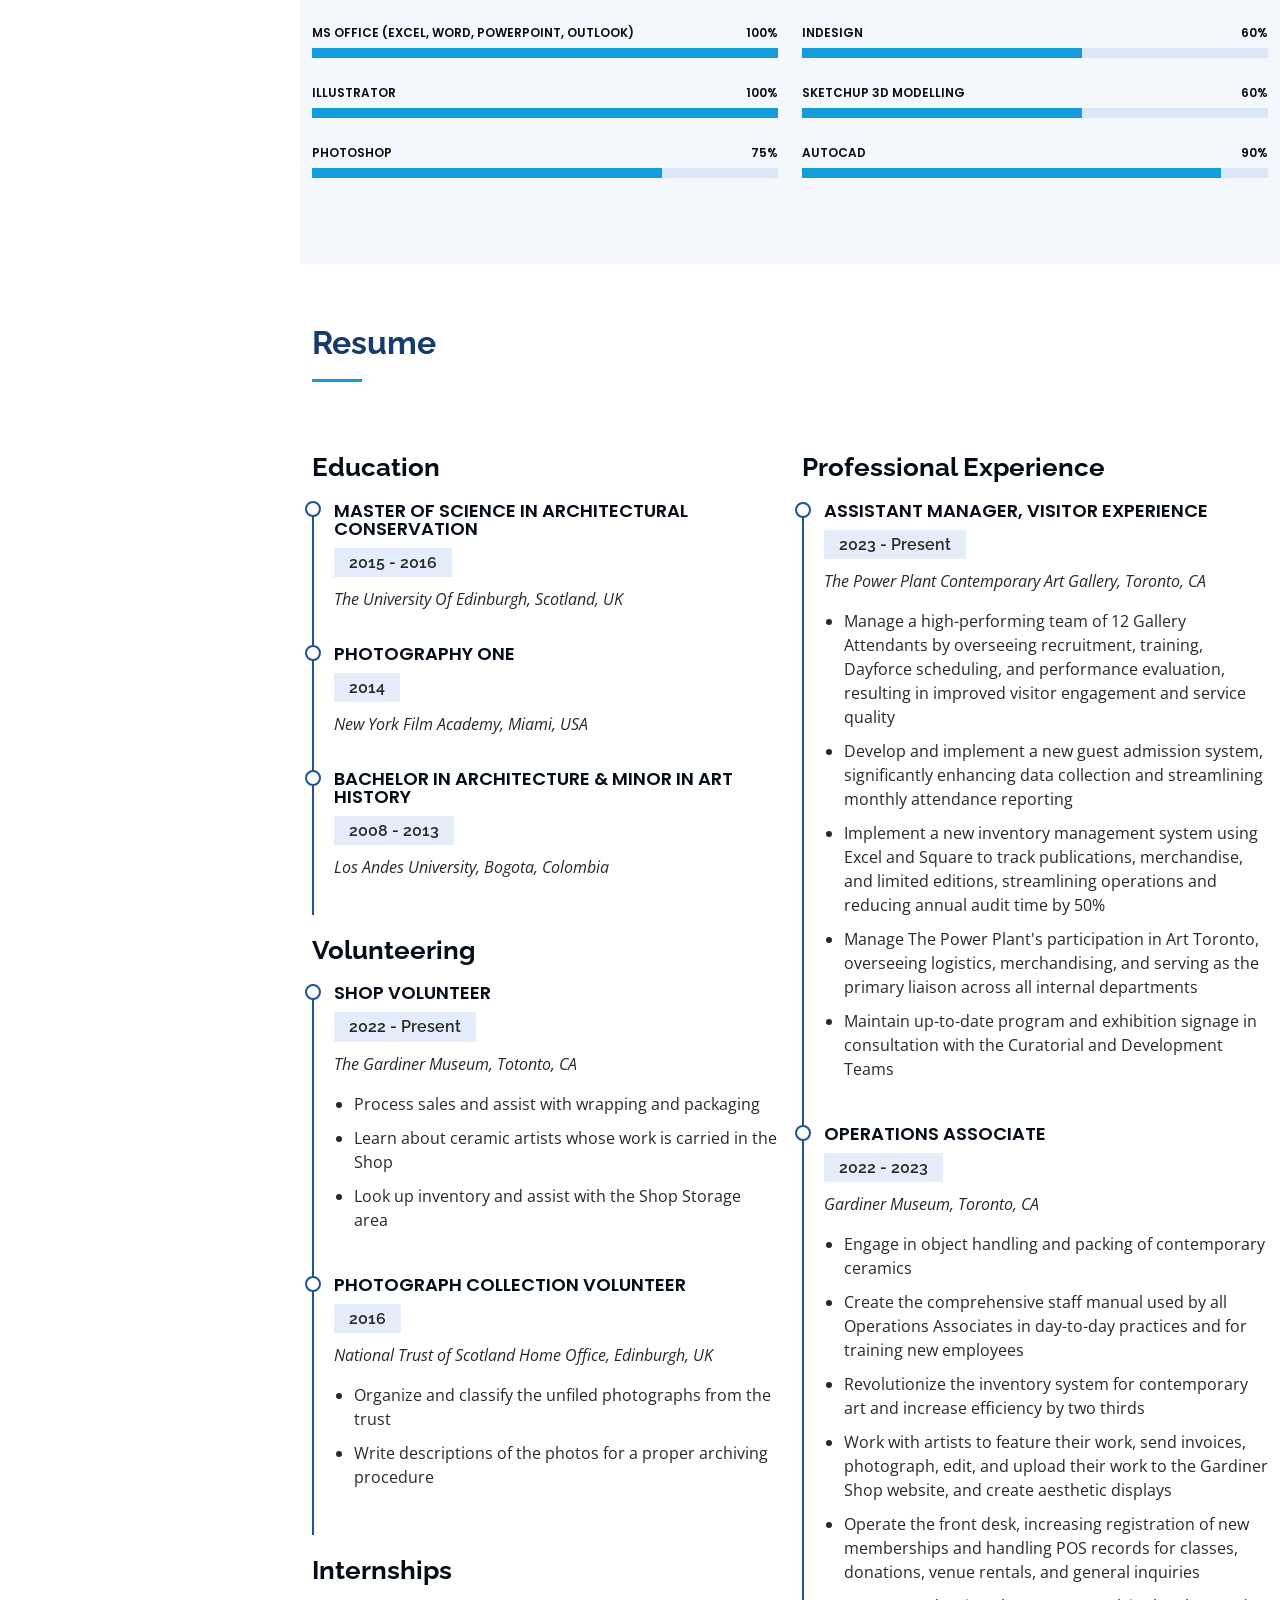
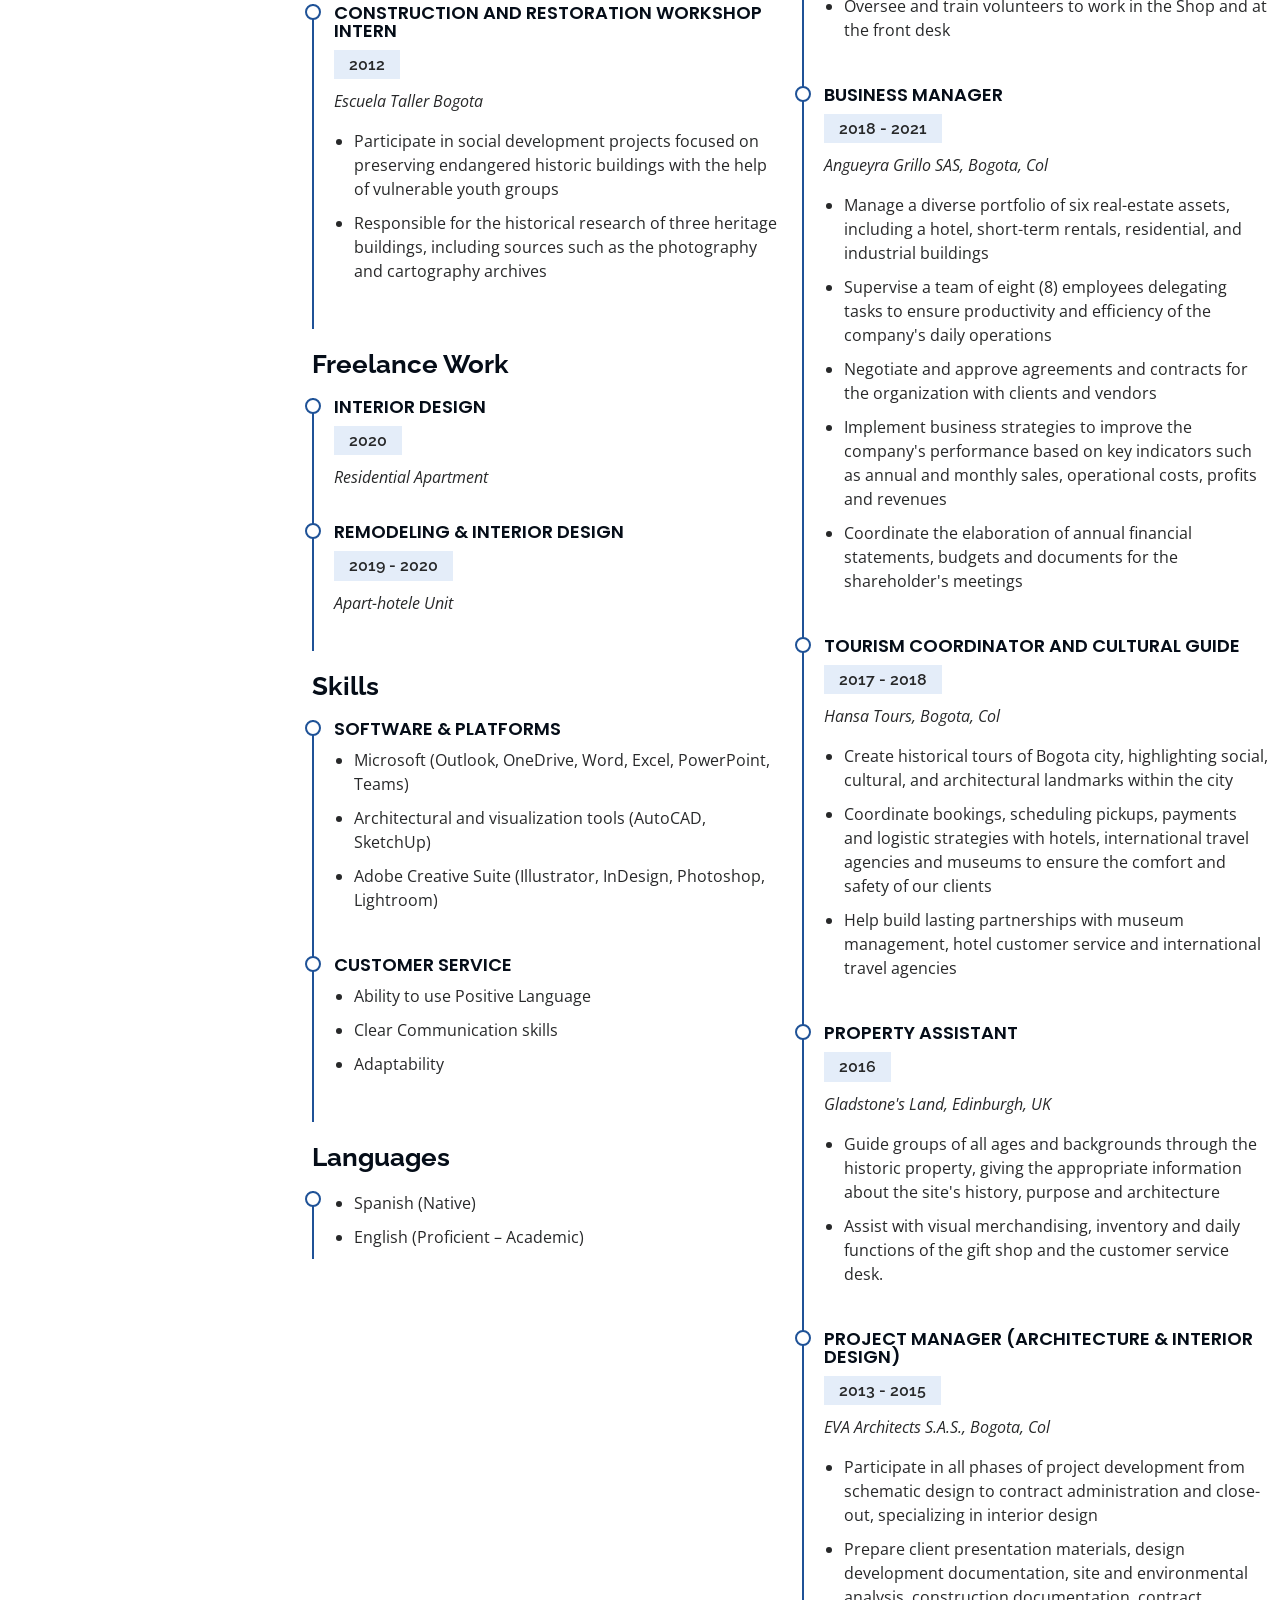
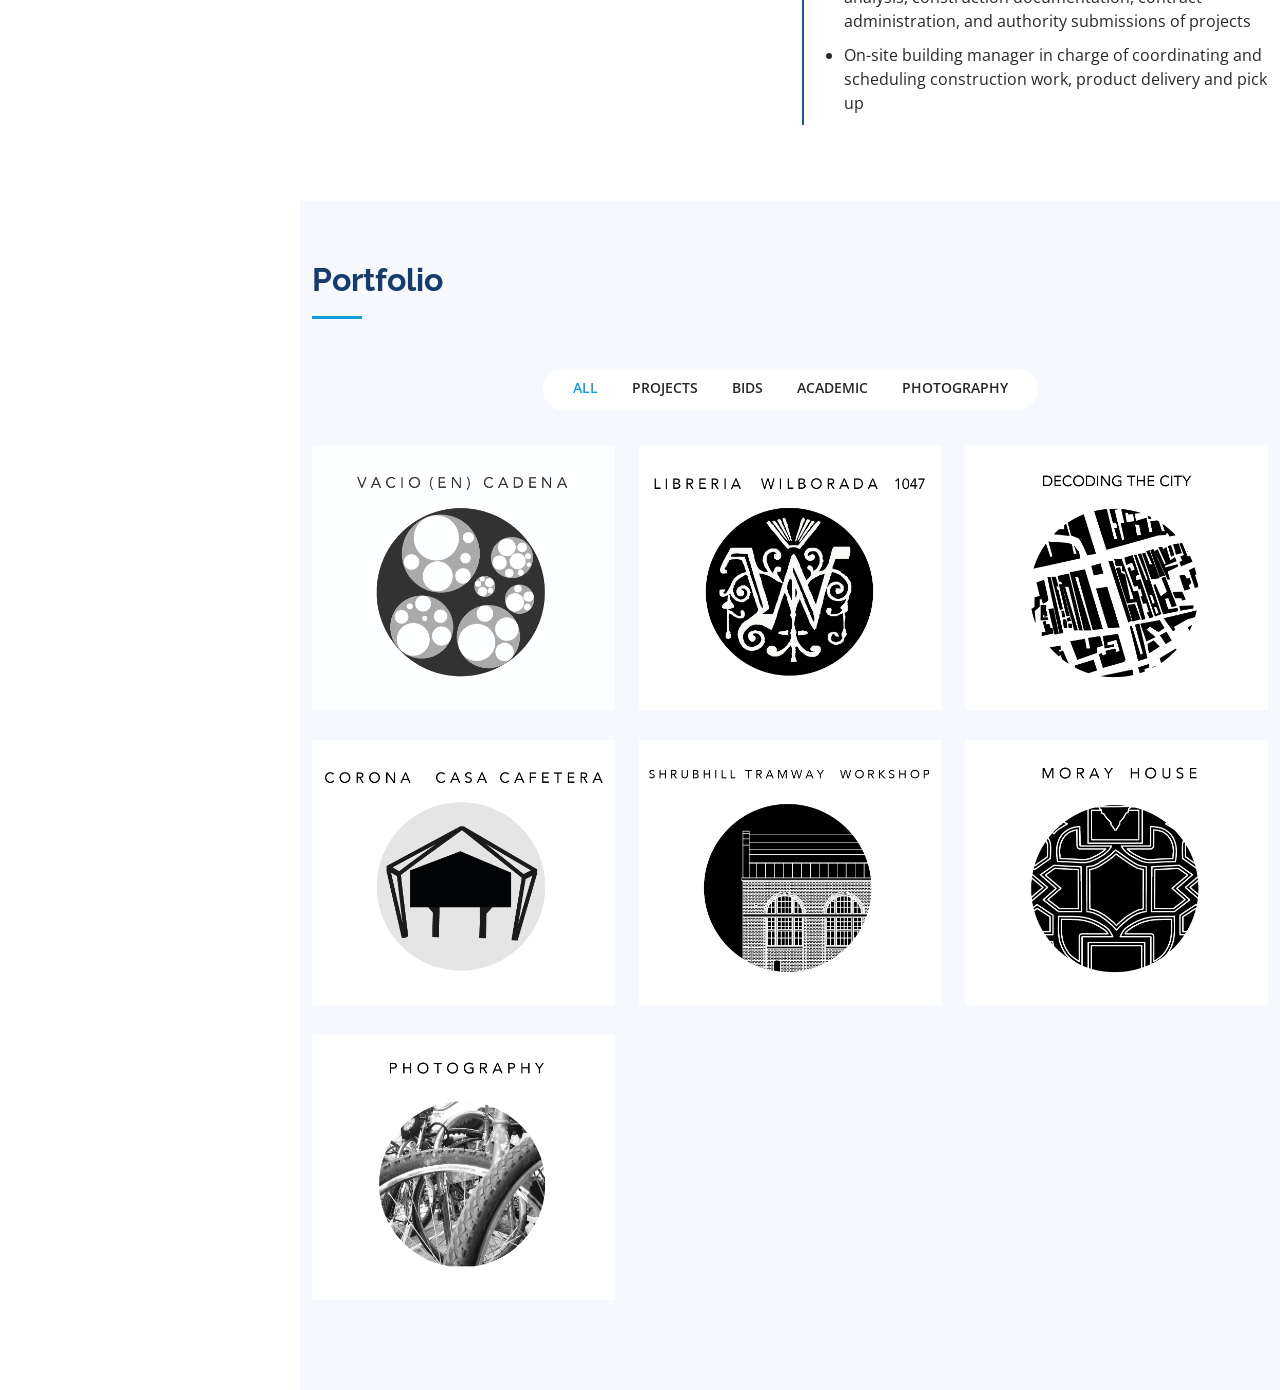
==== commit daec77ff: "Update resume section with 2026 CV - Add Power Plant Contemporary Art Gallery (Assistant Manager, Vi" ====
--- a/index.html
+++ b/index.html
@@ -285,11 +285,68 @@
                 <li>Lead in the design, development, and implementation of the graphic, layout, and production communication materials</li>
               </ul> -->
             </div>
+            <h3 class="resume-title">Skills</h3>
+            <div class="resume-item">
+              <h4>Software &amp; Platforms</h4>
+              <ul>
+                <li>Microsoft (Outlook, OneDrive, Word, Excel, PowerPoint, Teams)</li>
+                <li>Architectural and visualization tools (AutoCAD, SketchUp)</li>
+                <li>Adobe Creative Suite (Illustrator, InDesign, Photoshop, Lightroom)</li>
+              </ul>
+            </div>
+            <div class="resume-item">
+              <h4>Customer Service</h4>
+              <ul>
+                <li>Ability to use Positive Language</li>
+                <li>Clear Communication skills</li>
+                <li>Adaptability</li>
+              </ul>
+            </div>
+            <h3 class="resume-title">Languages</h3>
+            <div class="resume-item">
+              <ul>
+                <li>Spanish (Native)</li>
+                <li>English (Proficient &ndash; Academic)</li>
+              </ul>
+            </div>
           </div>
           <div class="col-lg-6" data-aos="fade-up" data-aos-delay="100">
             <h3 class="resume-title">Professional Experience</h3>
             <div class="resume-item">
-              <h4>Bussines Manager</h4>
+              <h4>Assistant Manager, Visitor Experience</h4>
+              <h5>2023 - Present</h5>
+              <p><em>The Power Plant Contemporary Art Gallery, Toronto, CA</em></p>
+              <ul>
+                <li>Manage a high-performing team of 12 Gallery Attendants by overseeing recruitment, training, Dayforce
+                scheduling, and performance evaluation, resulting in improved visitor engagement and service quality</li>
+                <li>Develop and implement a new guest admission system, significantly enhancing data collection and
+                streamlining monthly attendance reporting</li>
+                <li>Implement a new inventory management system using Excel and Square to track publications,
+                merchandise, and limited editions, streamlining operations and reducing annual audit time by 50%</li>
+                <li>Manage The Power Plant's participation in Art Toronto, overseeing logistics, merchandising, and serving as the
+                primary liaison across all internal departments</li>
+                <li>Maintain up-to-date program and exhibition signage in consultation with the Curatorial and Development
+                Teams</li>
+              </ul>
+            </div>
+            <div class="resume-item">
+              <h4>Operations Associate</h4>
+              <h5>2022 - 2023</h5>
+              <p><em>Gardiner Museum, Toronto, CA</em></p>
+              <ul>
+                <li>Engage in object handling and packing of contemporary ceramics</li>
+                <li>Create the comprehensive staff manual used by all Operations Associates in day-to-day practices and for
+                training new employees</li>
+                <li>Revolutionize the inventory system for contemporary art and increase efficiency by two thirds</li>
+                <li>Work with artists to feature their work, send invoices, photograph, edit, and upload their work to the
+                Gardiner Shop website, and create aesthetic displays</li>
+                <li>Operate the front desk, increasing registration of new memberships and handling POS records for classes,
+                donations, venue rentals, and general inquiries</li>
+                <li>Oversee and train volunteers to work in the Shop and at the front desk</li>
+              </ul>
+            </div>
+            <div class="resume-item">
+              <h4>Business Manager</h4>
               <h5>2018 - 2021</h5>
               <p><em>Angueyra Grillo SAS, Bogota, Col </em></p>
               <ul>
@@ -327,7 +384,7 @@
               </ul>
             </div>
             <div class="resume-item">
-              <h4>Project Manager (Aechitecture & Interior Design)</h4>
+              <h4>Project Manager (Architecture & Interior Design)</h4>
               <h5>2013 - 2015</h5>
               <p><em>EVA Architects S.A.S., Bogota, Col</em></p>
               <ul>
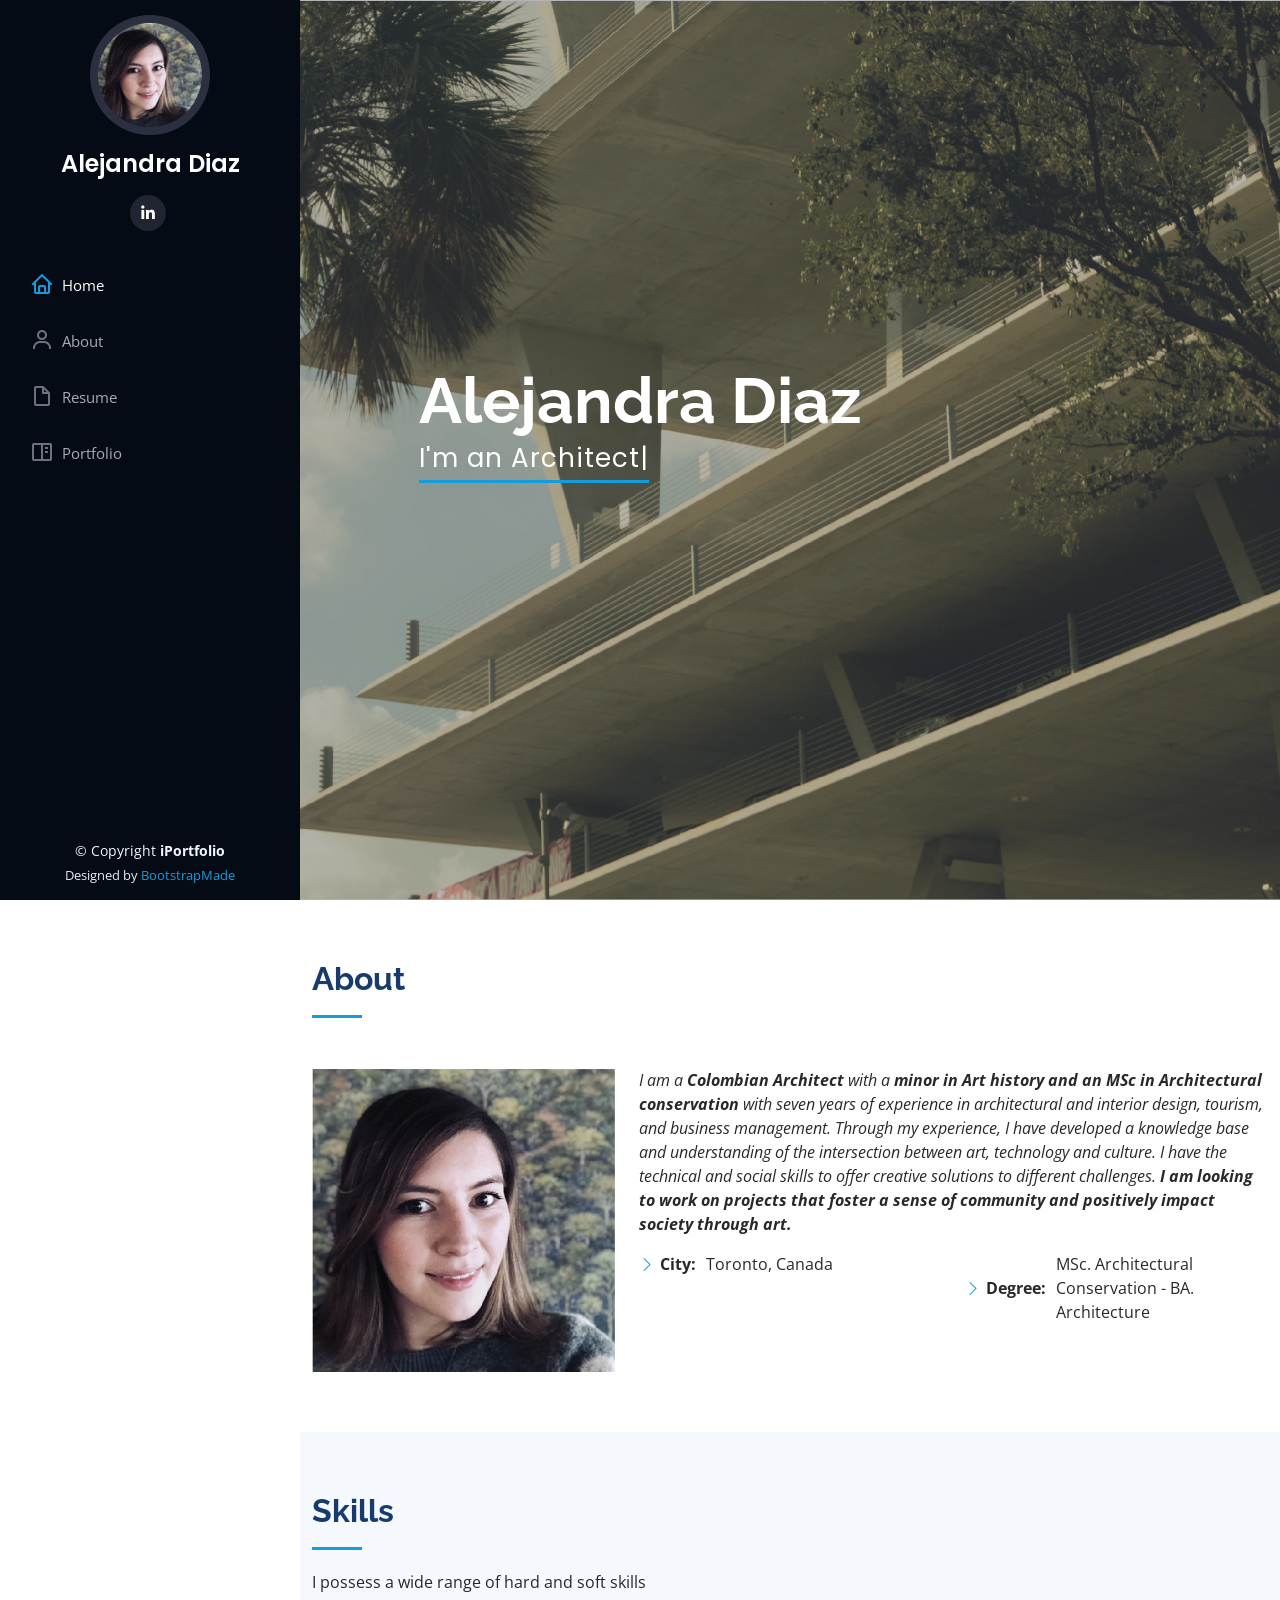
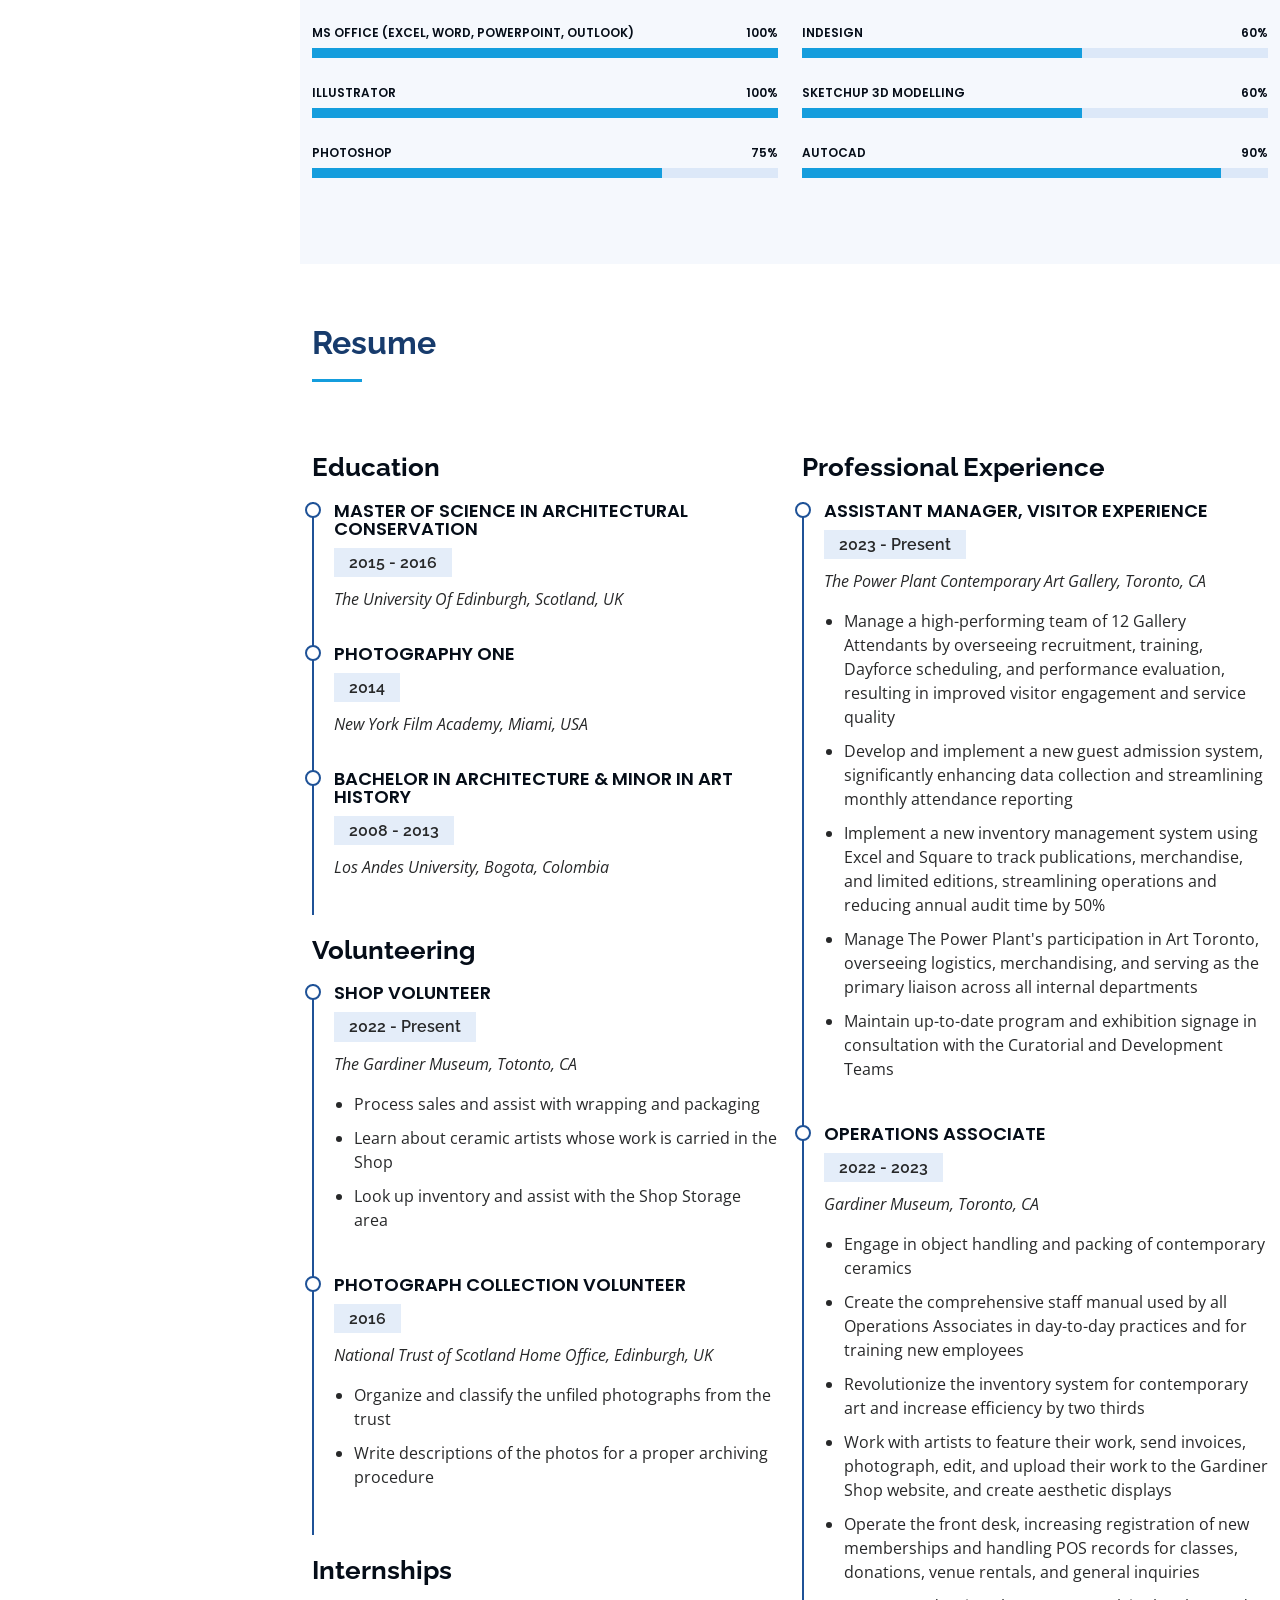
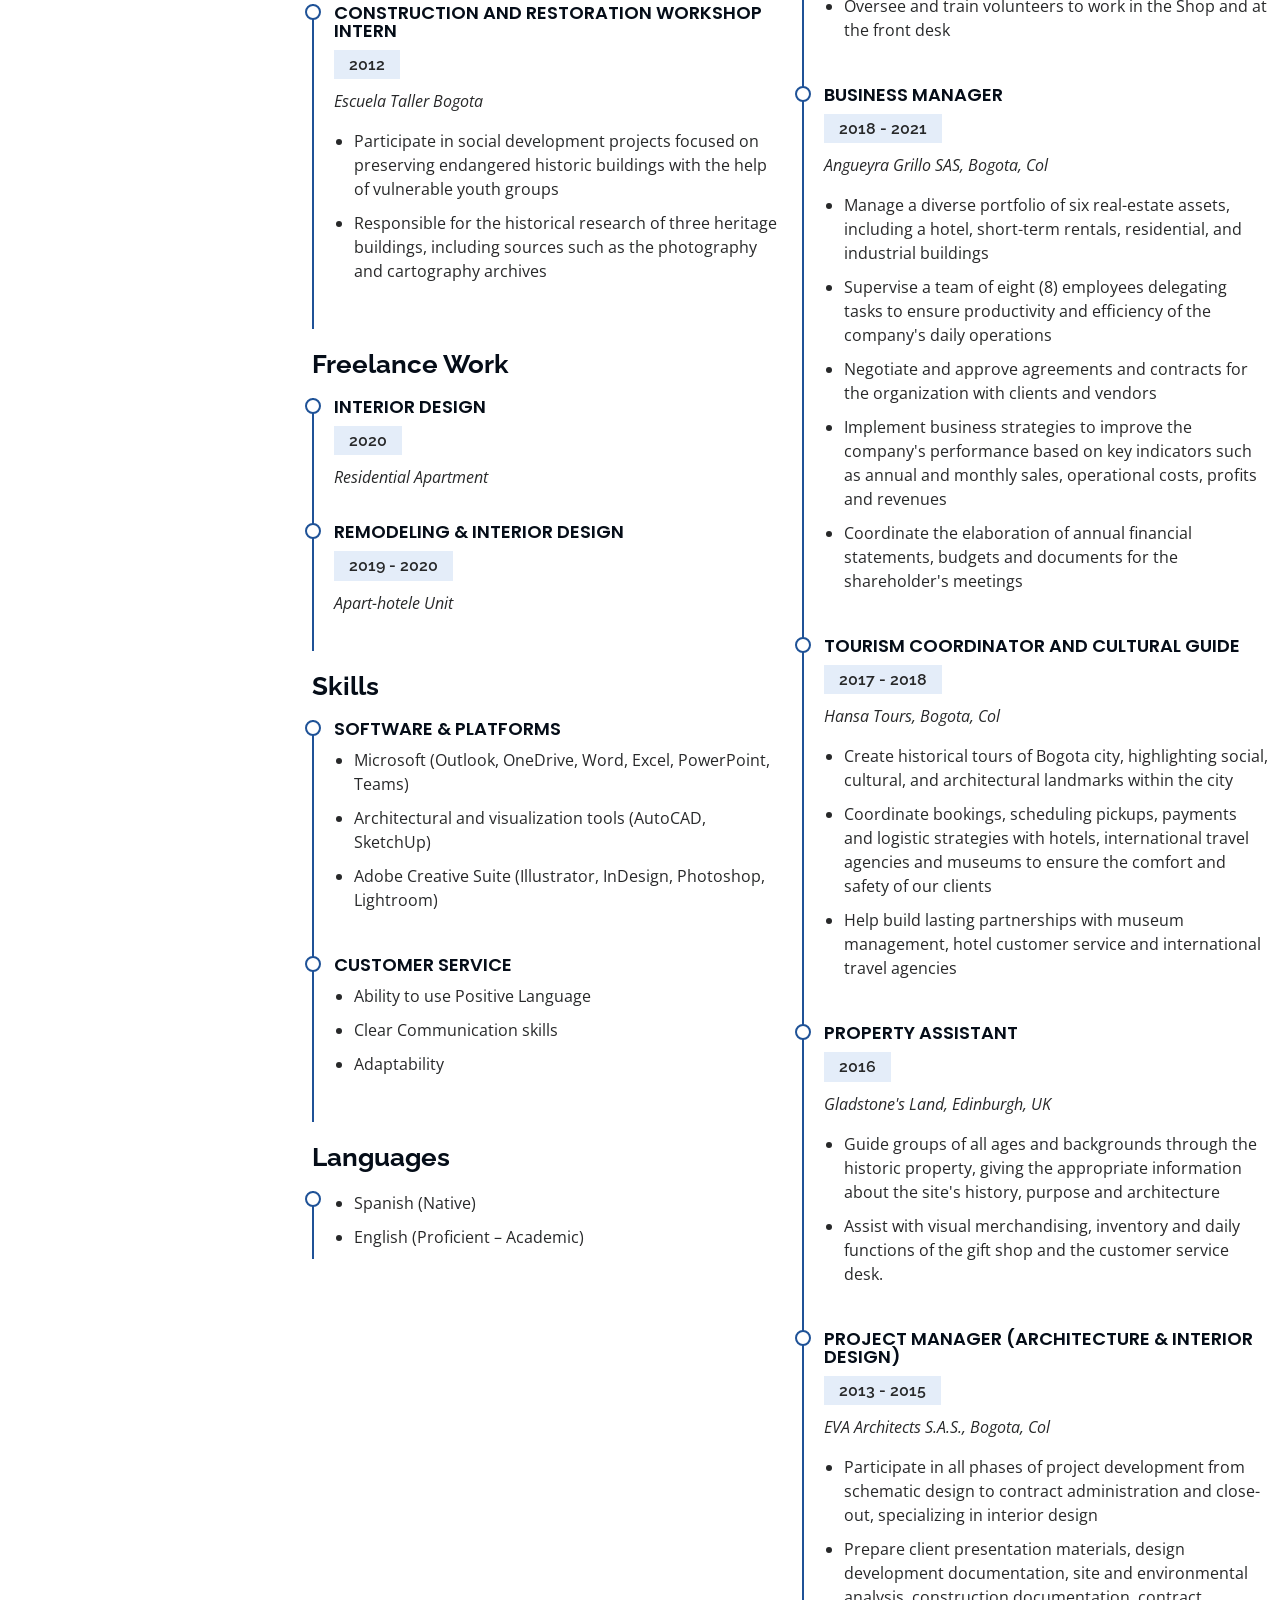
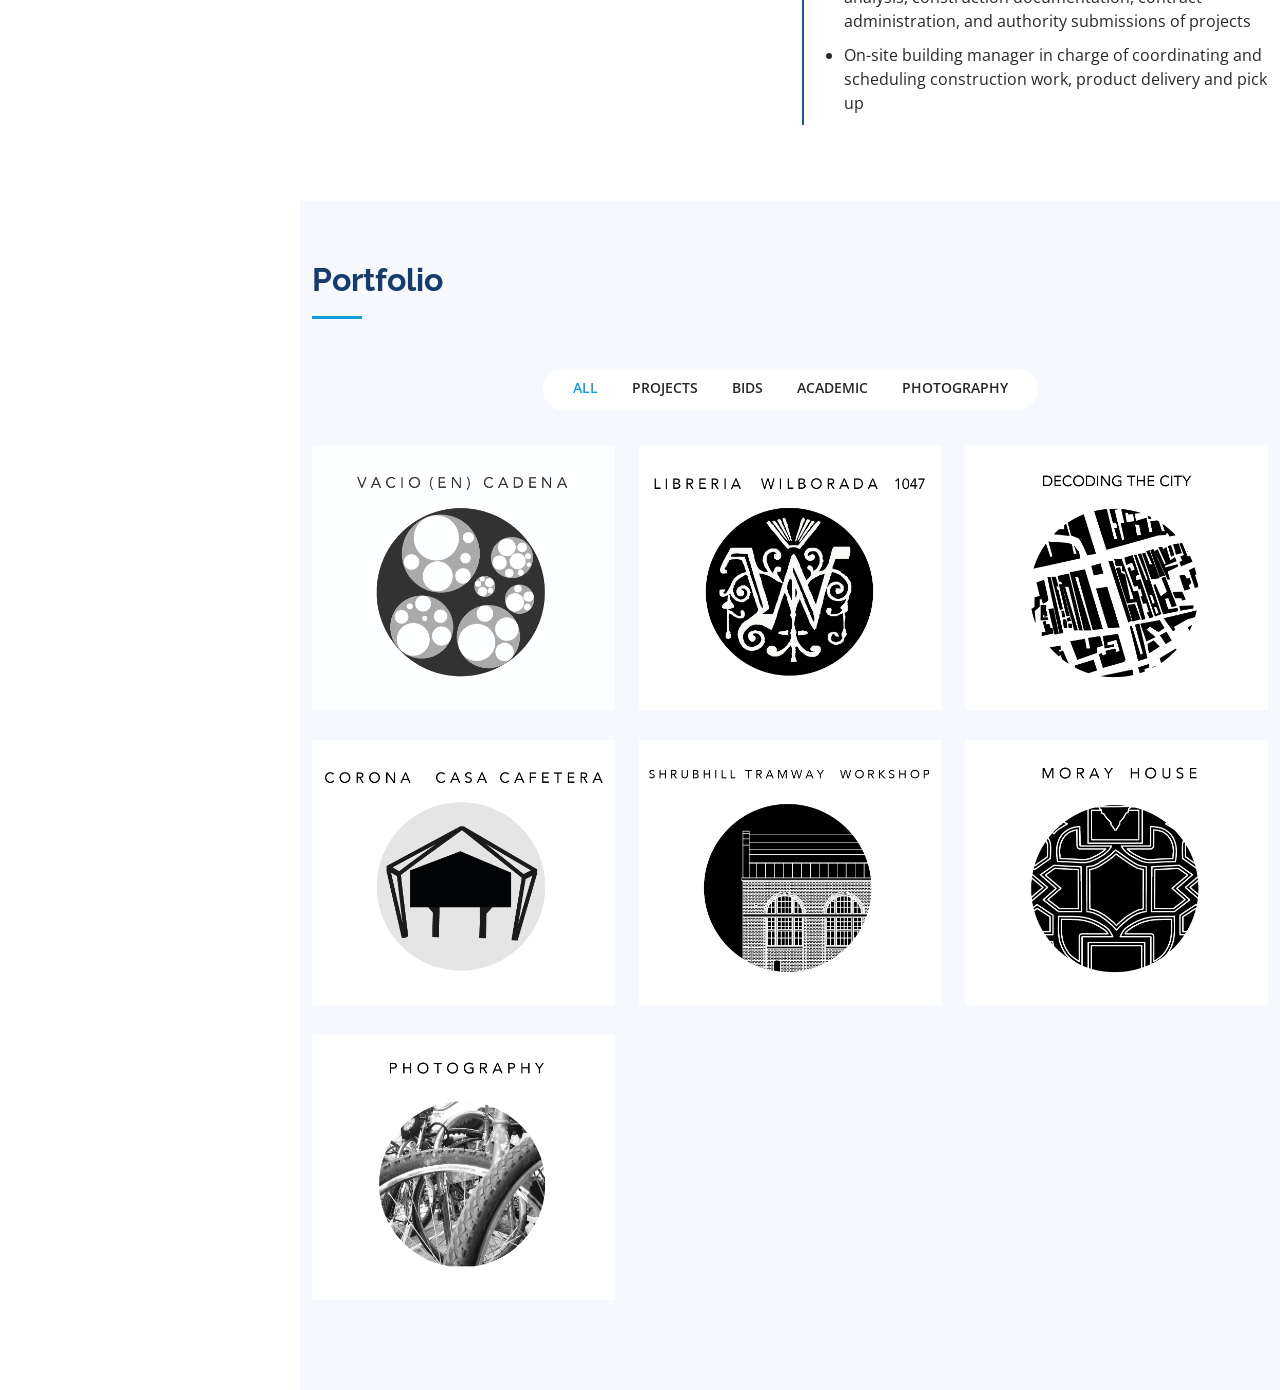
==== commit 6320bc93: "Reorder resume columns on small screens to show Professional Experience first Co-Authored-By: Claude" ====
--- a/index.html
+++ b/index.html
@@ -198,7 +198,7 @@
         </div>
 
         <div class="row">
-          <div class="col-lg-6" data-aos="fade-up">
+          <div class="col-lg-6 order-2 order-lg-1" data-aos="fade-up">
             <!-- <h3 class="resume-title">Sumary</h3> -->
             <!-- <div class="resume-item pb-0">
               <h4>Alejandra Diaz</h4>
@@ -310,7 +310,7 @@
               </ul>
             </div>
           </div>
-          <div class="col-lg-6" data-aos="fade-up" data-aos-delay="100">
+          <div class="col-lg-6 order-1 order-lg-2" data-aos="fade-up" data-aos-delay="100">
             <h3 class="resume-title">Professional Experience</h3>
             <div class="resume-item">
               <h4>Assistant Manager, Visitor Experience</h4>
